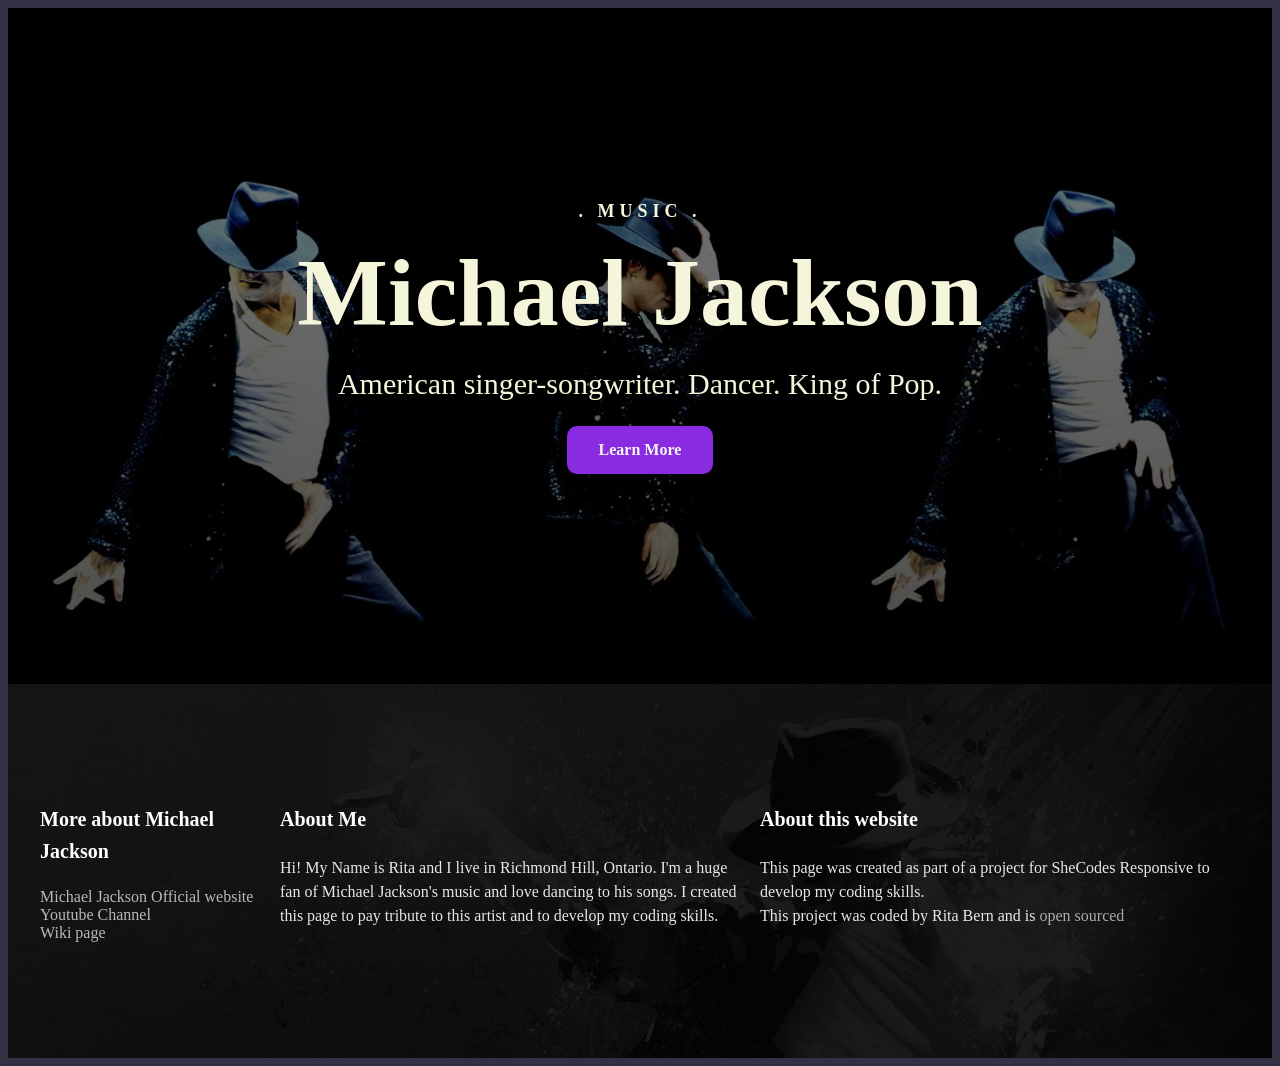
==== index.html @ fb526dc6 "Added a footer" ====
<!DOCTYPE html>
<html lang="en">
<head>
    <meta charset="UTF-8">
    <meta name="viewport" content="width=device-width, initial-scale=1.0">
    <link rel="preconnect" href="https://fonts.googleapis.com">
<link rel="preconnect" href="https://fonts.gstatic.com" crossorigin>
<link href="https://fonts.googleapis.com/css2?family=Playfair+Display+SC:ital,wght@0,400;0,700;0,900;1,400;1,700;1,900&display=swap" rel="stylesheet">
    <link rel="stylesheet" href="/src/styles.css">
    <title>Michael Jackson</title>
</head>
<body>
    <div class="container">
    <header>
        <h3>. MUSIC .</h3>
        <h1>Michael Jackson</h1>
        <h2>American singer-songwriter. Dancer. King of Pop. </h2>
        <a href="#more">Learn More</a>
    </header>
    <footer>
        <section class="grid">
        <div>
            <h3>More about Michael Jackson</h3>
            <ul>
                <li><a href="https://www.michaeljackson.com/en-ca/" target="_blank">Michael Jackson Official website</a></li>
                <li><a href="https://www.youtube.com/channel/UC5OrDvL9DscpcAstz7JnQGA" target="_blank">Youtube Channel</a></li>
                <li><a href="https://en.wikipedia.org/wiki/Michael_Jackson" target="_blank">Wiki page</a></li>
            </ul>
        </div>
        <div>
            <h3>About Me</h3>
            <p>Hi! My Name is Rita and I live in Richmond Hill, Ontario. I'm a huge fan of Michael Jackson's music and love dancing to his songs. I created this page to pay tribute to this artist and to develop my coding skills.</p>
        </div>
        <div>
            <h3>About this website</h3>
            <p>This page was created as part of a project for SheCodes Responsive to develop my coding skills.
            <br>
            This project was coded by Rita Bern and is <a href="https://github.com/finnocino" target="_blank">open sourced</a></p>
        </div>
    </section>
    </footer>
   </div> 
</body>
</html>
---- src/styles.css ----
body {
    font-family: "Playfair Display", serif;
    background: #352f44;
}
header {
    background-image: linear-gradient(rgba(0,0,0,0.5), rgba(0,0,0,0.7)), url("../images/billie-jean.png");
    background-repeat: no-repeat;
    background-size: cover;
    color: beige;
    text-align: center;
    padding: 190px 0;
}

header h1 {
    font-weight: 700;
    font-size: 96px;
    line-height: 1;
    margin: 20px 0;
}
header h2 {
    font-weight: 400;
    font-size: 30px;
    line-height: 1.5;
    margin: 0;
}
header h3 {
    font-weight: 700;
    font-size: 18px;
    line-height: 1.5;
    letter-spacing: 5px;
    margin: 0;
}
header a {
    font-weight: 600;
    font-size: 16px;
    line-height: 1;
    text-align: center;
    color: whitesmoke;
    margin: 20px;
    background-color: blueviolet;
    text-decoration: none;
    padding: 16px 32px;
    display: inline-block;
    border-radius: 10px;
}

section {
    max-width: 1200px;
    margin: 0 auto;
}

footer {
    color: white;
    background-image: linear-gradient(rgba(2,4,3,0.9),rgba(2,4,3,0.9)),
    url("../images/white-shirt-hat.png");
    background-repeat: no-repeat;
    background-size: cover;
    padding: 100px 0;

}

footer h3 {
    font-size: 20px;
    font-weight: 700;
    line-height: 31.99px;
    
}
footer p {
    font-size: 16px;
    font-weight: 400;
    line-height: 24px;
    opacity: 0.9;
    margin-right: 16px;
}

footer ul {
    padding: 0;
}

footer li {
    list-style: none;
    margin: 0;
    padding: 0;
}
footer a {
    color: #FFFFFF;
    opacity: 0.7;
    text-decoration: none;
}

.container {
    max-width: 1400px;
    margin: 0 auto;
}

.grid {
    display: grid;
    grid-template-columns: 1fr 2fr 2fr;
}


@media (max-width: 800px) {
    header {
        padding: 60px 0;
    }
    header h1 {
        font-size: 48px;
    }
    header h2 {
        font-size: 15px;
    }
    header h3 {
        font-size: 9px;
    }
}
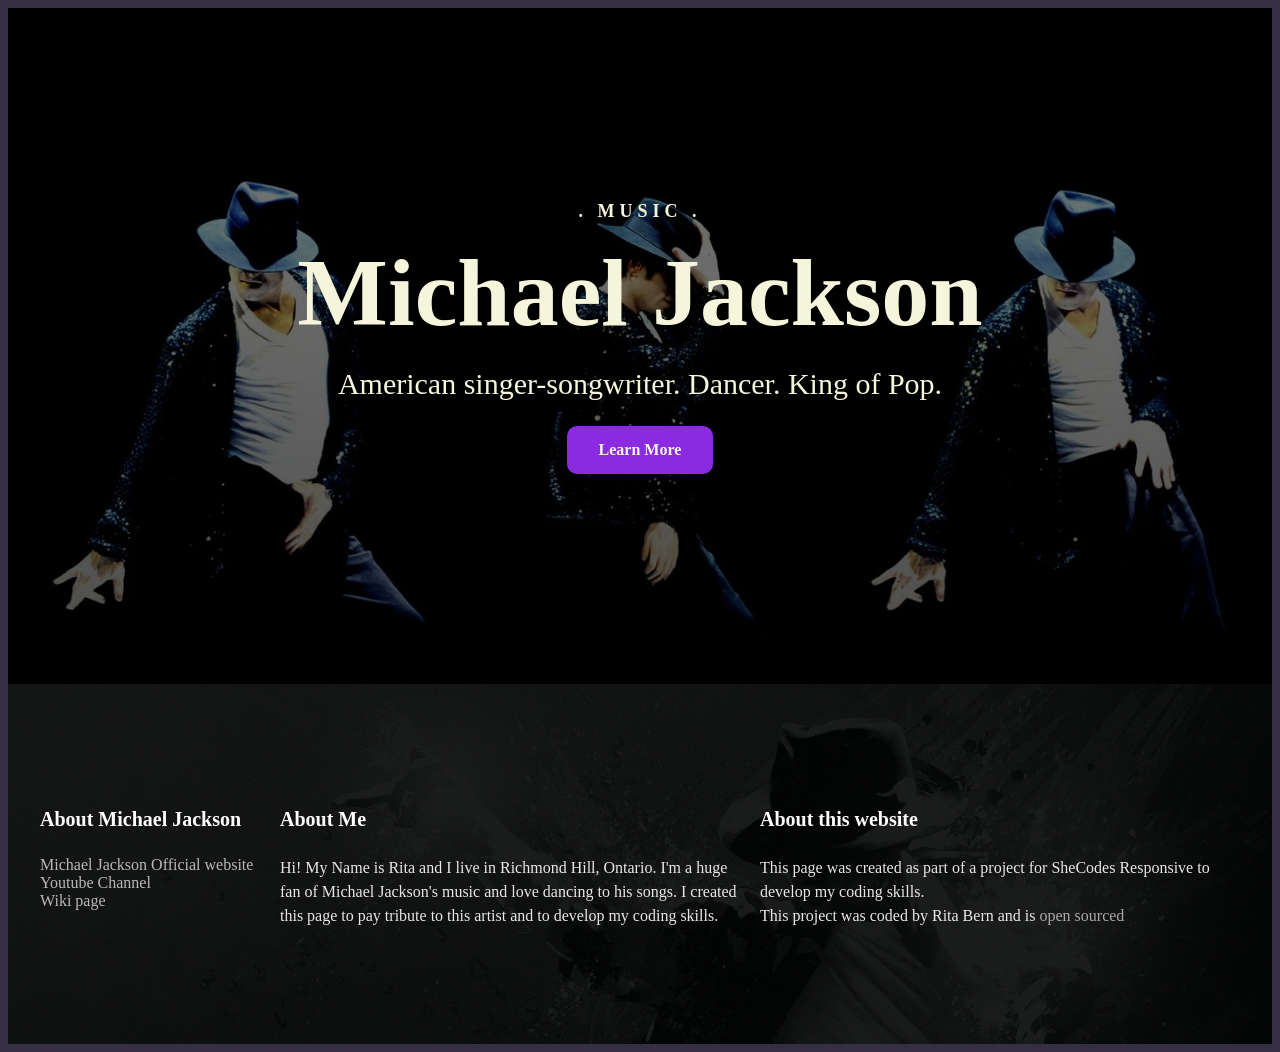
==== commit d7b44a47: "Updated h3 in footer" ====
--- a/index.html
+++ b/index.html
@@ -20,7 +20,7 @@
     <footer>
         <section class="grid">
         <div>
-            <h3>More about Michael Jackson</h3>
+            <h3>About Michael Jackson</h3>
             <ul>
                 <li><a href="https://www.michaeljackson.com/en-ca/" target="_blank">Michael Jackson Official website</a></li>
                 <li><a href="https://www.youtube.com/channel/UC5OrDvL9DscpcAstz7JnQGA" target="_blank">Youtube Channel</a></li>
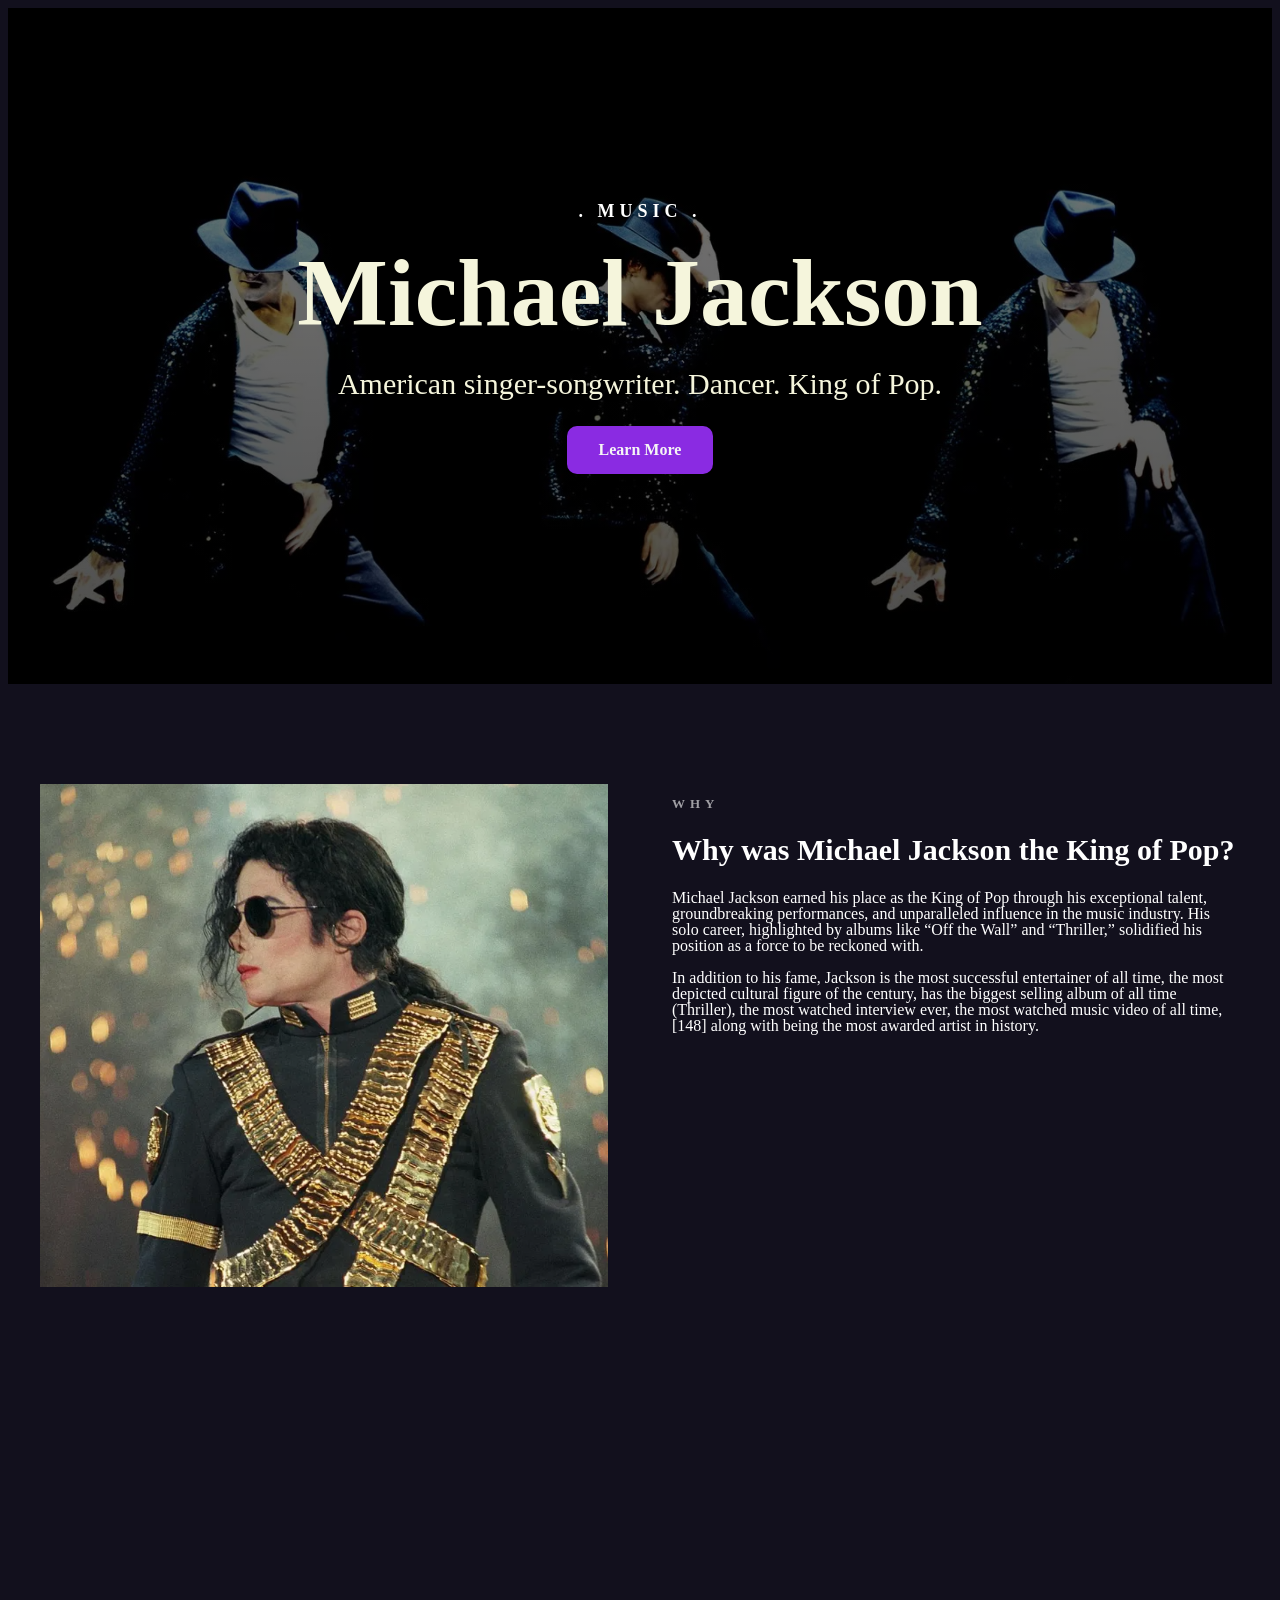
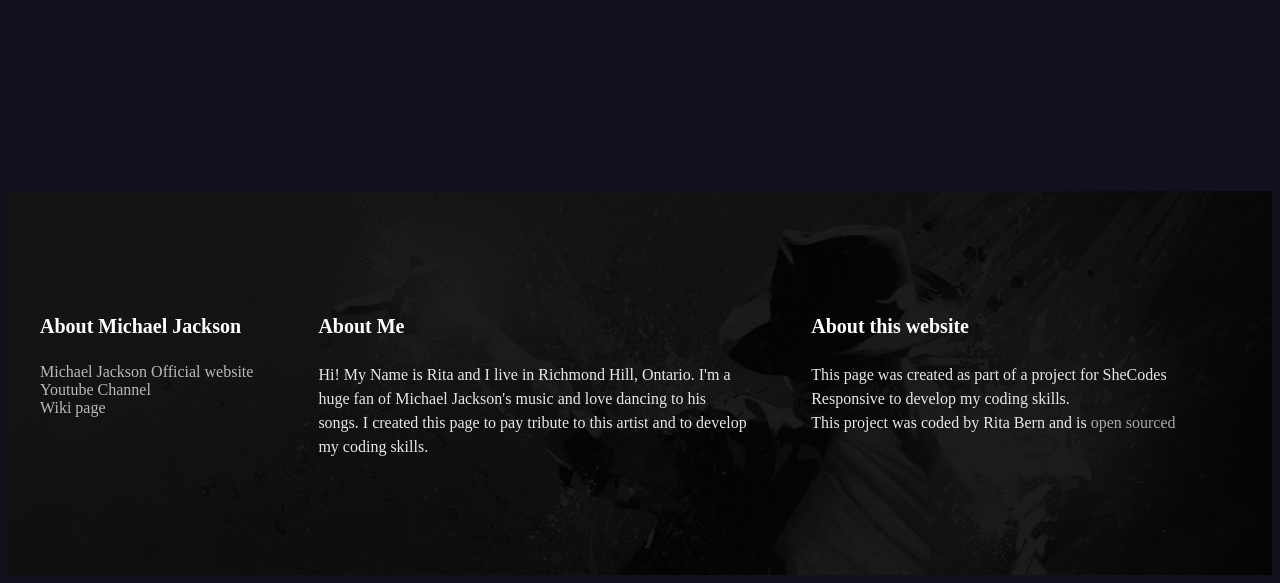
==== commit a0943c7c: "Added a grid section" ====
--- a/index.html
+++ b/index.html
@@ -17,8 +17,30 @@
         <h2>American singer-songwriter. Dancer. King of Pop. </h2>
         <a href="#more">Learn More</a>
     </header>
+    <main>
+        <section class="grid grid-2-columns">
+            <div>
+                <img src="images/army-jacket.png" 
+                alt="Michael Jackson" 
+                class="img-responsive">
+                </div>
+                  <div>
+                <h3>WHY</h3>
+                <h2>Why was Michael Jackson the King of Pop?</h2>
+                <p>Michael Jackson earned his place as the King of Pop through his exceptional talent, groundbreaking performances, and unparalleled influence in the music industry. His solo career, highlighted by albums like “Off the Wall” and “Thriller,” solidified his position as a force to be reckoned with.</p>
+                <p>In addition to his fame, Jackson is the most successful entertainer of all time, the most depicted cultural figure of the century, has the biggest selling album of all time (Thriller), the most watched interview ever, the most watched music video of all time,[148] along with being the most awarded artist in history.</p>
+                   </div>
+        </section>
+        <section>
+
+
+        </section>
+        <section>
+
+        </section>
+    </main>
     <footer>
-        <section class="grid">
+        <section class="grid grid-3-columns-with-first-narrow">
         <div>
             <h3>About Michael Jackson</h3>
             <ul>
--- a/src/styles.css
+++ b/src/styles.css
@@ -1,6 +1,6 @@
 body {
     font-family: "Playfair Display", serif;
-    background: #352f44;
+    background: #12101D;
 }
 header {
     background-image: linear-gradient(rgba(0,0,0,0.5), rgba(0,0,0,0.7)), url("../images/billie-jean.png");
@@ -47,16 +47,35 @@
 section {
     max-width: 1200px;
     margin: 0 auto;
+    padding: 100px 0;
 }
 
+section h2,h3, p {
+    color: white;
+}
+main h2 {
+    font-size: 30px;
+    font-weight: 700;
+    line-height: 1;
+}
+main h3 {
+    font-size: 13px;
+    font-weight: 700;
+    line-height: 1;
+    letter-spacing: 5px;
+    opacity: 0.6;
+}
+main p {
+    font-size: 16px;
+    font-weight: 400;
+    line-height: 1;
+}
 footer {
     color: white;
     background-image: linear-gradient(rgba(2,4,3,0.9),rgba(2,4,3,0.9)),
     url("../images/white-shirt-hat.png");
     background-repeat: no-repeat;
     background-size: cover;
-    padding: 100px 0;
-
 }
 
 footer h3 {
@@ -70,7 +89,6 @@
     font-weight: 400;
     line-height: 24px;
     opacity: 0.9;
-    margin-right: 16px;
 }
 
 footer ul {
@@ -95,9 +113,19 @@
 
 .grid {
     display: grid;
-    grid-template-columns: 1fr 2fr 2fr;
+    gap: 64px;
 }
 
+.grid-2-columns {
+    grid-template-columns: 1fr 1fr;
+}
+.grid-3-columns-with-first-narrow {
+     grid-template-columns: 1fr 2fr 2fr;
+}
+
+.img-responsive {
+    max-width: 100%;
+}
 
 @media (max-width: 800px) {
     header {
@@ -112,5 +140,14 @@
     header h3 {
         font-size: 9px;
     }
+
+    .grid {
+        grid-template-columns: 1fr;
+        gap: 30px;
+    }
+    
+    section {
+        padding: 30px;
+    }
 }
     
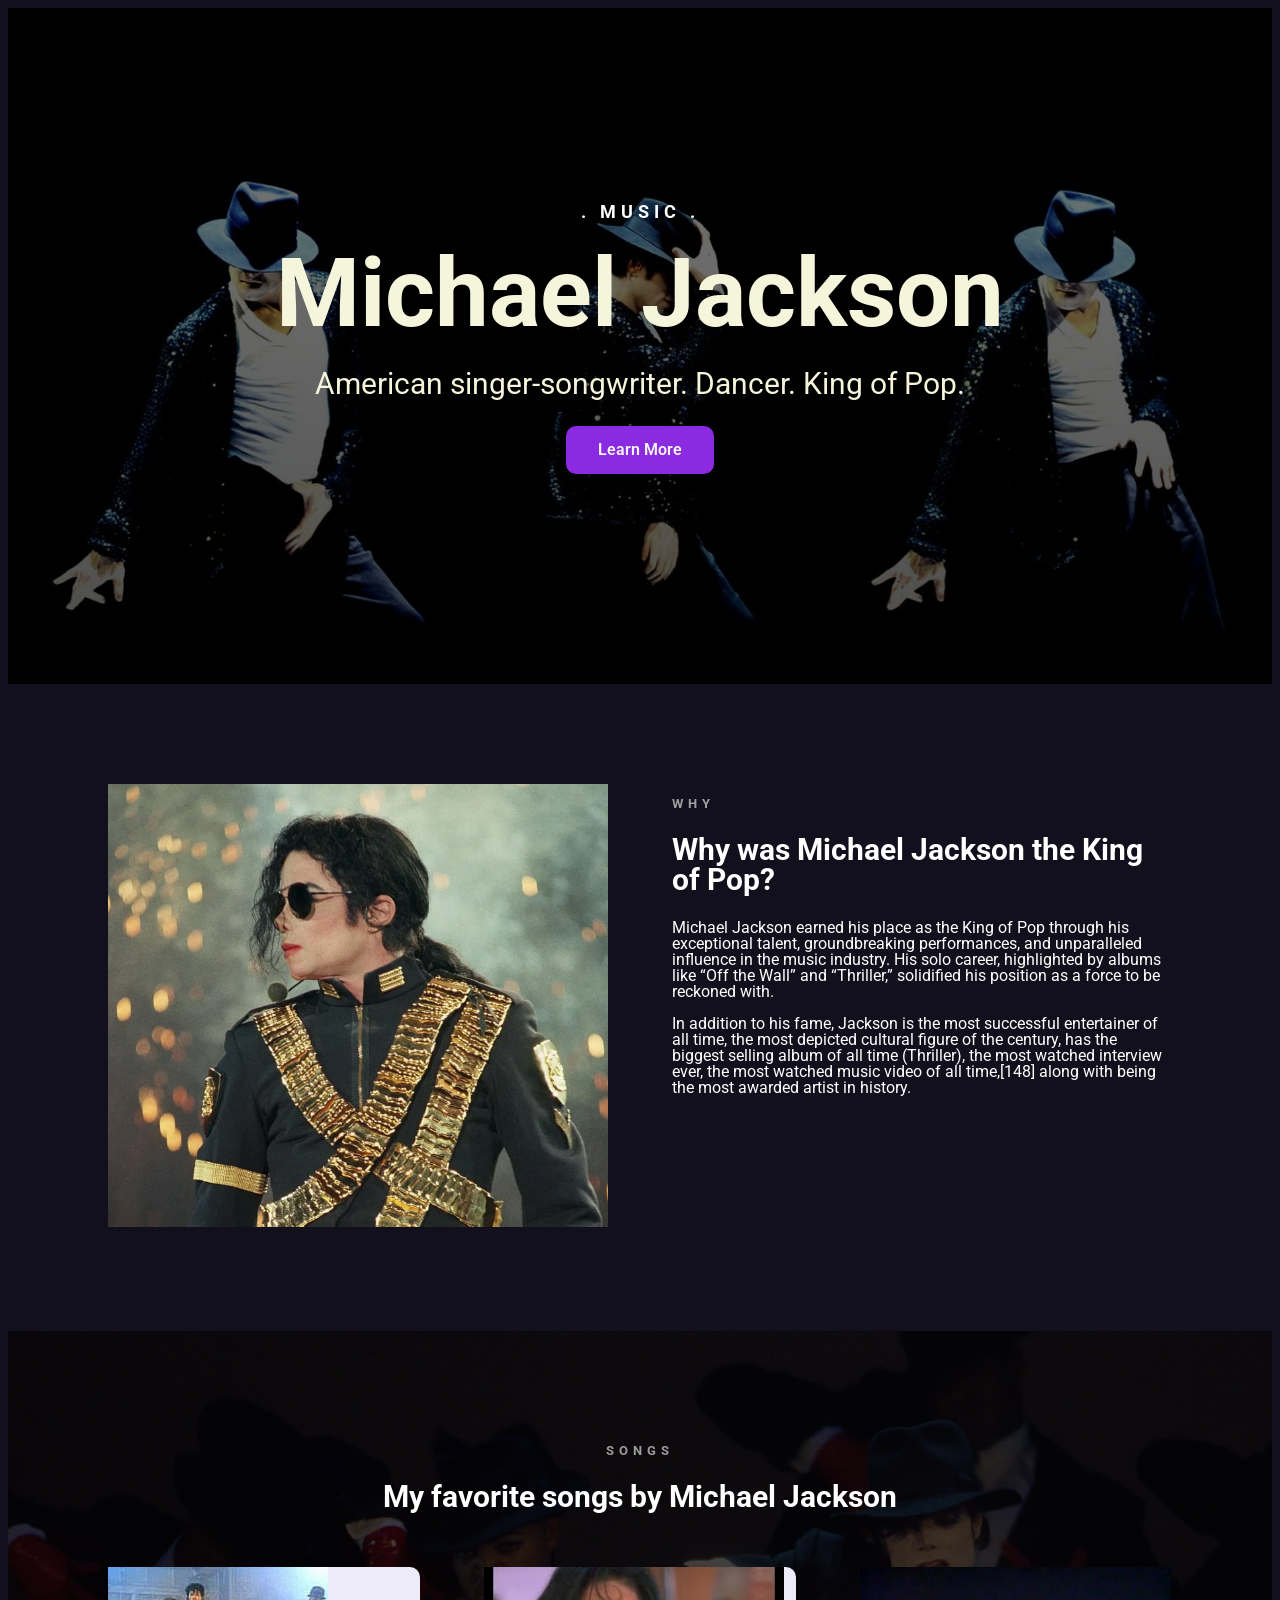
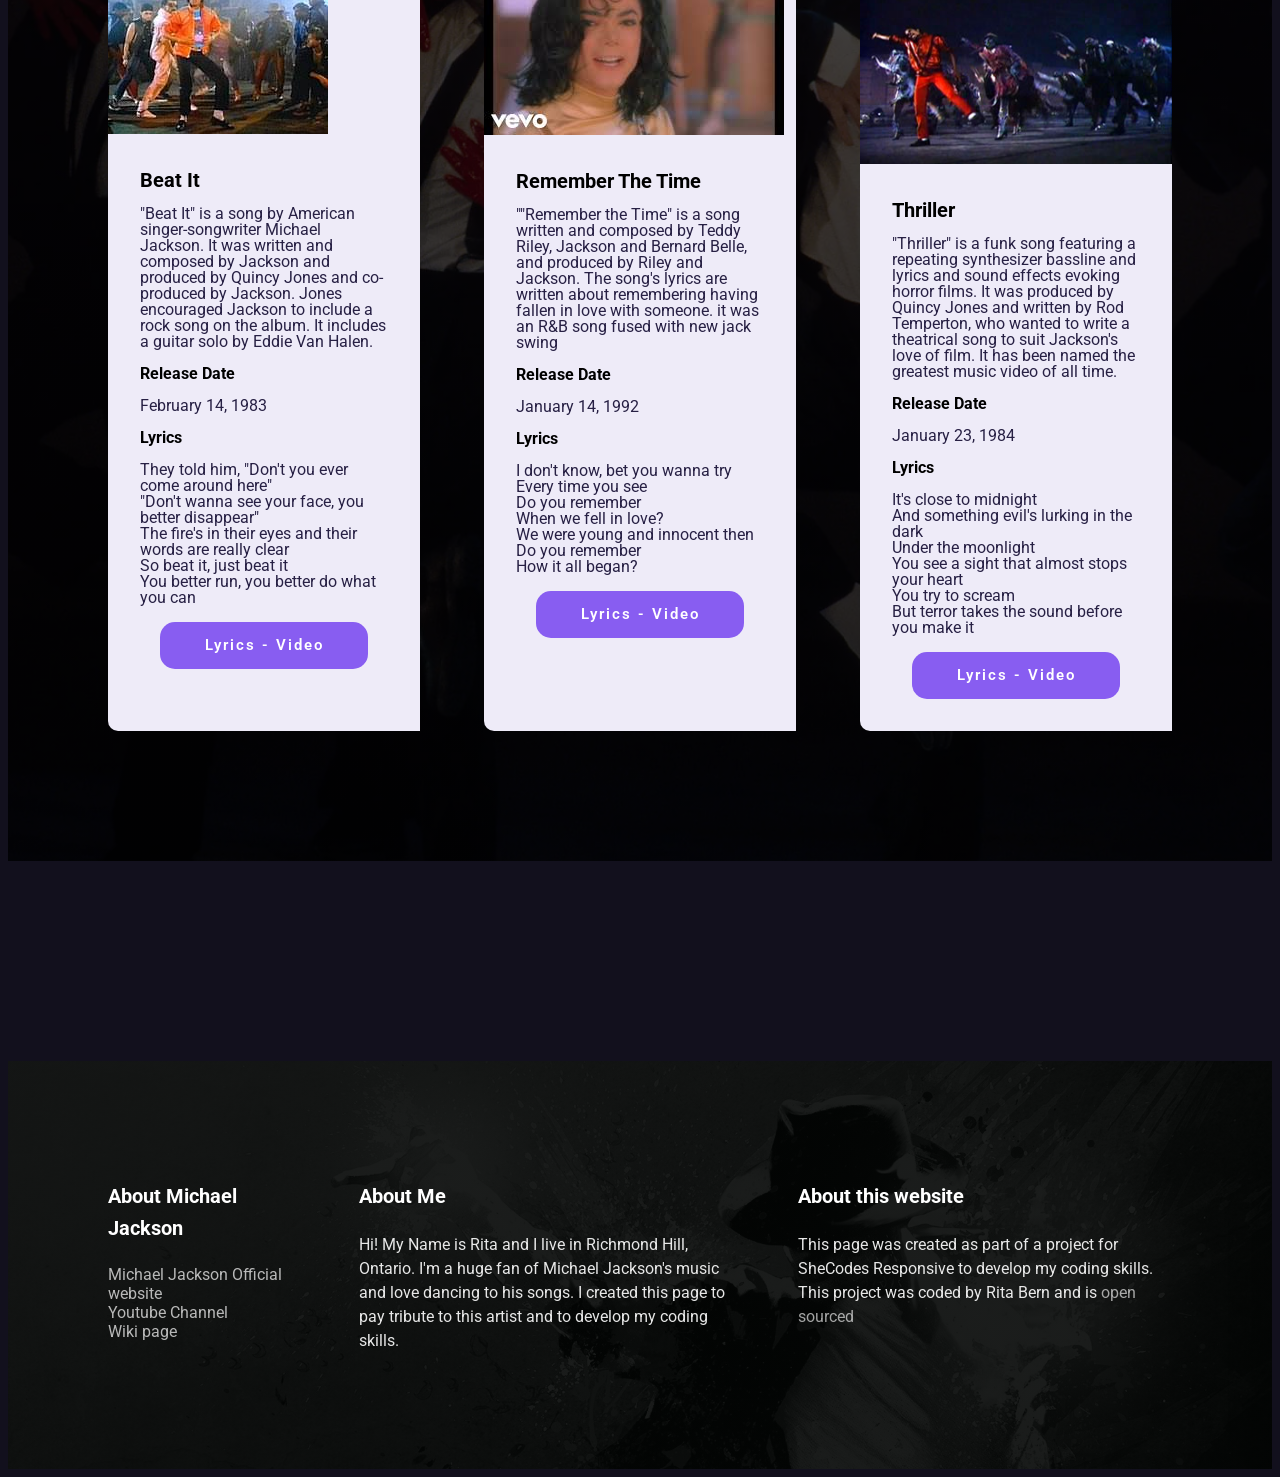
==== commit 9be74703: "Added cards" ====
--- a/index.html
+++ b/index.html
@@ -5,40 +5,121 @@
     <meta name="viewport" content="width=device-width, initial-scale=1.0">
     <link rel="preconnect" href="https://fonts.googleapis.com">
 <link rel="preconnect" href="https://fonts.gstatic.com" crossorigin>
-<link href="https://fonts.googleapis.com/css2?family=Playfair+Display+SC:ital,wght@0,400;0,700;0,900;1,400;1,700;1,900&display=swap" rel="stylesheet">
+<link rel="preconnect" href="https://fonts.googleapis.com">
+<link href="https://fonts.googleapis.com/css2?family=Roboto:ital,wght@0,100;0,300;0,400;0,500;0,700;0,900;1,100;1,300;1,400;1,500;1,700;1,900&display=swap" rel="stylesheet">
+
     <link rel="stylesheet" href="/src/styles.css">
     <title>Michael Jackson</title>
 </head>
 <body>
     <div class="container">
-    <header>
-        <h3>. MUSIC .</h3>
-        <h1>Michael Jackson</h1>
-        <h2>American singer-songwriter. Dancer. King of Pop. </h2>
-        <a href="#more">Learn More</a>
-    </header>
-    <main>
-        <section class="grid grid-2-columns">
-            <div>
-                <img src="images/army-jacket.png" 
-                alt="Michael Jackson" 
-                class="img-responsive">
-                </div>
-                  <div>
-                <h3>WHY</h3>
-                <h2>Why was Michael Jackson the King of Pop?</h2>
-                <p>Michael Jackson earned his place as the King of Pop through his exceptional talent, groundbreaking performances, and unparalleled influence in the music industry. His solo career, highlighted by albums like “Off the Wall” and “Thriller,” solidified his position as a force to be reckoned with.</p>
-                <p>In addition to his fame, Jackson is the most successful entertainer of all time, the most depicted cultural figure of the century, has the biggest selling album of all time (Thriller), the most watched interview ever, the most watched music video of all time,[148] along with being the most awarded artist in history.</p>
-                   </div>
-        </section>
-        <section>
+            <header>
+                <h3>. MUSIC .</h3>
+                <h1>Michael Jackson</h1>
+                <h2>American singer-songwriter. Dancer. King of Pop. </h2>
+                <a href="#more">Learn More</a>
+            </header>
+            <main>
+                <section class="grid grid-2-columns">
+                    <div>
+                        <img src="images/army-jacket.png" 
+                        alt="Michael Jackson" 
+                        class="img-responsive">
+                        </div>
+                        <div>
+                        <h3>WHY</h3>
+                        <h2>Why was Michael Jackson the King of Pop?</h2>
+                        <p>Michael Jackson earned his place as the King of Pop through his exceptional talent, groundbreaking performances, and unparalleled influence in the music industry. His solo career, highlighted by albums like “Off the Wall” and “Thriller,” solidified his position as a force to be reckoned with.</p>
+                        <p>In addition to his fame, Jackson is the most successful entertainer of all time, the most depicted cultural figure of the century, has the biggest selling album of all time (Thriller), the most watched interview ever, the most watched music video of all time,[148] along with being the most awarded artist in history.</p>
+                        </div>
+                </section>
+                <section class="secondary">
+                    <h3 class="text-center">SONGS</h3>
+                    <h2 class="text-center">My favorite songs by Michael Jackson</h2>
+
+                 <div class="grid grid-3-columns">
+                    <div class="card">
+                        <div class="card-header">
+                            <img src="../images/beat-it-dance.jpeg" class="img-responsive">
+                        </div>
+                        
+                        <div class="card-body">
+                            <h4>Beat It</h4>
+                            <p>"Beat It" is a song by American singer-songwriter Michael Jackson. It was written and composed by Jackson and produced by Quincy Jones and co-produced by Jackson. 
+                                Jones encouraged Jackson to include a rock song on the album. It includes a guitar solo by Eddie Van Halen.</p>
+                            <h5>Release Date</h5>
+                            <P>February 14, 1983</P>
+                            <h5>Lyrics</h5>
+                            <p>They told him, "Don't you ever come around here"<br>
+                                "Don't wanna see your face, you better disappear"<br>
+                                The fire's in their eyes and their words are really clear <br>
+                                So beat it, just beat it <br>
+                                You better run, you better do what you can</p>
+                               
+                               
+                                <div class="card-footer">
+                                      <a href="https://youtu.be/oRdxUFDoQe0?si=64eP2_JmKE8VPoWe" class="btn" target="_blank">Lyrics - Video</a>
+                                </div>
+                          
+                        </div>
+                    </div>
+
+                    <div class="card">
+                        <div class="card-header">
+                            <img src="/images/remember-time.jpeg" class="img-responsive">
+                        </div>
+                        
+                        <div class="card-body">
+                            <h4>Remember The Time</h4>
+                            <p>""Remember the Time" is a song written and composed by Teddy Riley, Jackson and Bernard Belle, and produced by Riley and Jackson. The song's lyrics are written about remembering having fallen in love with someone. it was an R&B song fused with new jack swing</p>
+                            <h5>Release Date</h5>
+                            <P>January 14, 1992</P>
+                            <h5>Lyrics</h5>
+                            <p>I don't know, bet you wanna try <br>
+                                Every time you see <br>
+                                Do you remember <br>
+                                When we fell in love? <br>
+                                We were young and innocent then <br>
+                                Do you remember <br>
+                                How it all began?</p>
+                        
+                                <div class="card-footer">
+                                      <a href="https://youtu.be/LeiFF0gvqcc?si=gN141ncma-Rb0WnK" class="btn" target="_blank">Lyrics - Video</a>
+                                </div>
+                        </div>
+                    </div>
+                    <div class="card">
+                        <div class="card-header">
+                            <img src="/images/thriller-group.jpg" class="img-responsive">
+                        </div>
+                        
+                        <div class="card-body">
+                            <h4>Thriller</h4>
+                            <p>"Thriller" is a funk song featuring a repeating synthesizer bassline and lyrics and sound effects evoking horror films. It was produced by Quincy Jones and written by Rod Temperton, who wanted to write a theatrical song to suit Jackson's love of film. It has been named the greatest music video of all time.</p>
+                            <h5>Release Date</h5>
+                            <P>January 23, 1984</P>
+                            <h5>Lyrics</h5>
+                            <p>It's close to midnight <br>
+                                And something evil's lurking in the dark <br>
+                                Under the moonlight <br>
+                                You see a sight that almost stops your heart <br>
+                                You try to scream <br>
+                                But terror takes the sound before you make it</p>                        
+                               
+                                <div class="card-footer">
+                                      <a href="https://music.youtube.com/watch?v=sOnqjkJTMaA&si=sbGAdXzE-lgne5Vi" class="btn" target="_blank">Lyrics - Video</a>
+                                </div>
+                          
+                        </div>
+                    </div>
+                 </div>
 
 
-        </section>
-        <section>
+                </section>
+                <section>
 
-        </section>
-    </main>
+                </section>
+            </main>
     <footer>
         <section class="grid grid-3-columns-with-first-narrow">
         <div>
@@ -58,7 +139,7 @@
             <p>This page was created as part of a project for SheCodes Responsive to develop my coding skills.
             <br>
             This project was coded by Rita Bern and is <a href="https://github.com/finnocino" target="_blank">open sourced</a></p>
-        </div>
+    </div>
     </section>
     </footer>
    </div> 
--- a/src/styles.css
+++ b/src/styles.css
@@ -1,5 +1,5 @@
 body {
-    font-family: "Playfair Display", serif;
+    font-family: "Roboto", sans-serif;
     background: #12101D;
 }
 header {
@@ -45,14 +45,20 @@
 }
 
 section {
-    max-width: 1200px;
+    max-width: 100%;
     margin: 0 auto;
-    padding: 100px 0;
+    padding: 100px;
 }
 
 section h2,h3, p {
     color: white;
 }
+section.secondary {
+    background-image: linear-gradient(rgba(0,0,0,0.7), rgba(0,0,0,0.9)), 
+    url("../images/billie-jean-dance.png");
+   background-repeat: no-repeat;
+   background-size: cover;
+}
 main h2 {
     font-size: 30px;
     font-weight: 700;
@@ -64,6 +70,19 @@
     line-height: 1;
     letter-spacing: 5px;
     opacity: 0.6;
+}
+main h4 {
+    font-size: 20px;
+    font-weight: 700;
+    line-height: 1;
+    margin: 0;
+}
+
+main h5 {
+    font-size: 16px;
+    font-weight: 700;
+    line-height: 1;
+    margin: 0;
 }
 main p {
     font-size: 16px;
@@ -122,9 +141,48 @@
 .grid-3-columns-with-first-narrow {
      grid-template-columns: 1fr 2fr 2fr;
 }
-
+.grid-3-columns {
+    grid-template-columns: 1fr 1fr 1fr;
+}
+.card {
+    background:#EEEBF8;
+    margin: 30px 0;
+    border-radius: 0 10px;
+}
+.card-body {
+    padding: 32px;
+}
+
+.btn {
+    background-color: #885DF1;
+    padding: 16px;
+    gap: 10px;
+    border-radius: 15px;
+    display: block;
+    text-align: center;
+    color: #FFFFFF;
+    font-size: 15px;
+    font-weight: 600;
+    line-height: 1;
+    text-decoration: none;
+    letter-spacing: 2px;
+}
+.card p {
+    font-size: 16px;
+    font-weight: 400;
+    line-height: 1;
+    color:  #272044;
+}
+
+.card-footer {
+    padding: 0 20px;
+}
 .img-responsive {
     max-width: 100%;
+}
+
+.text-center {
+    text-align: center;
 }
 
 @media (max-width: 800px) {
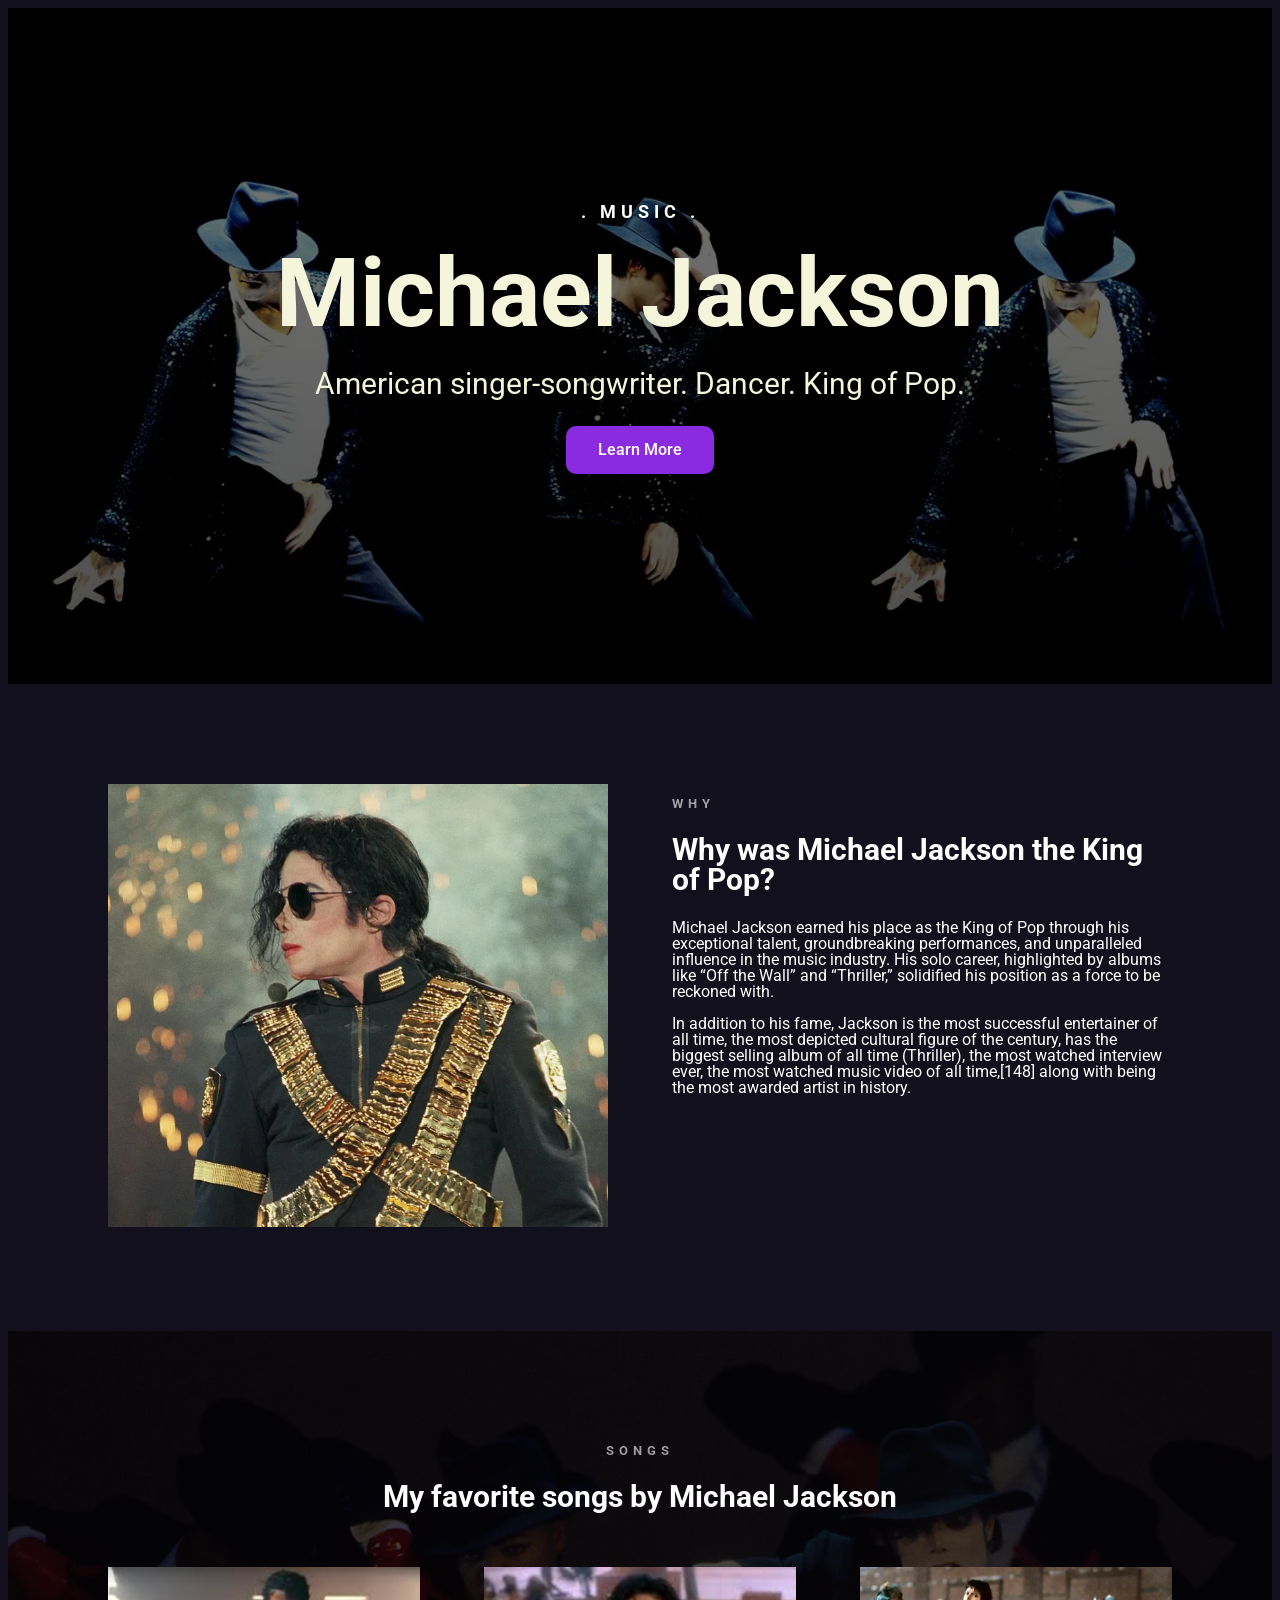
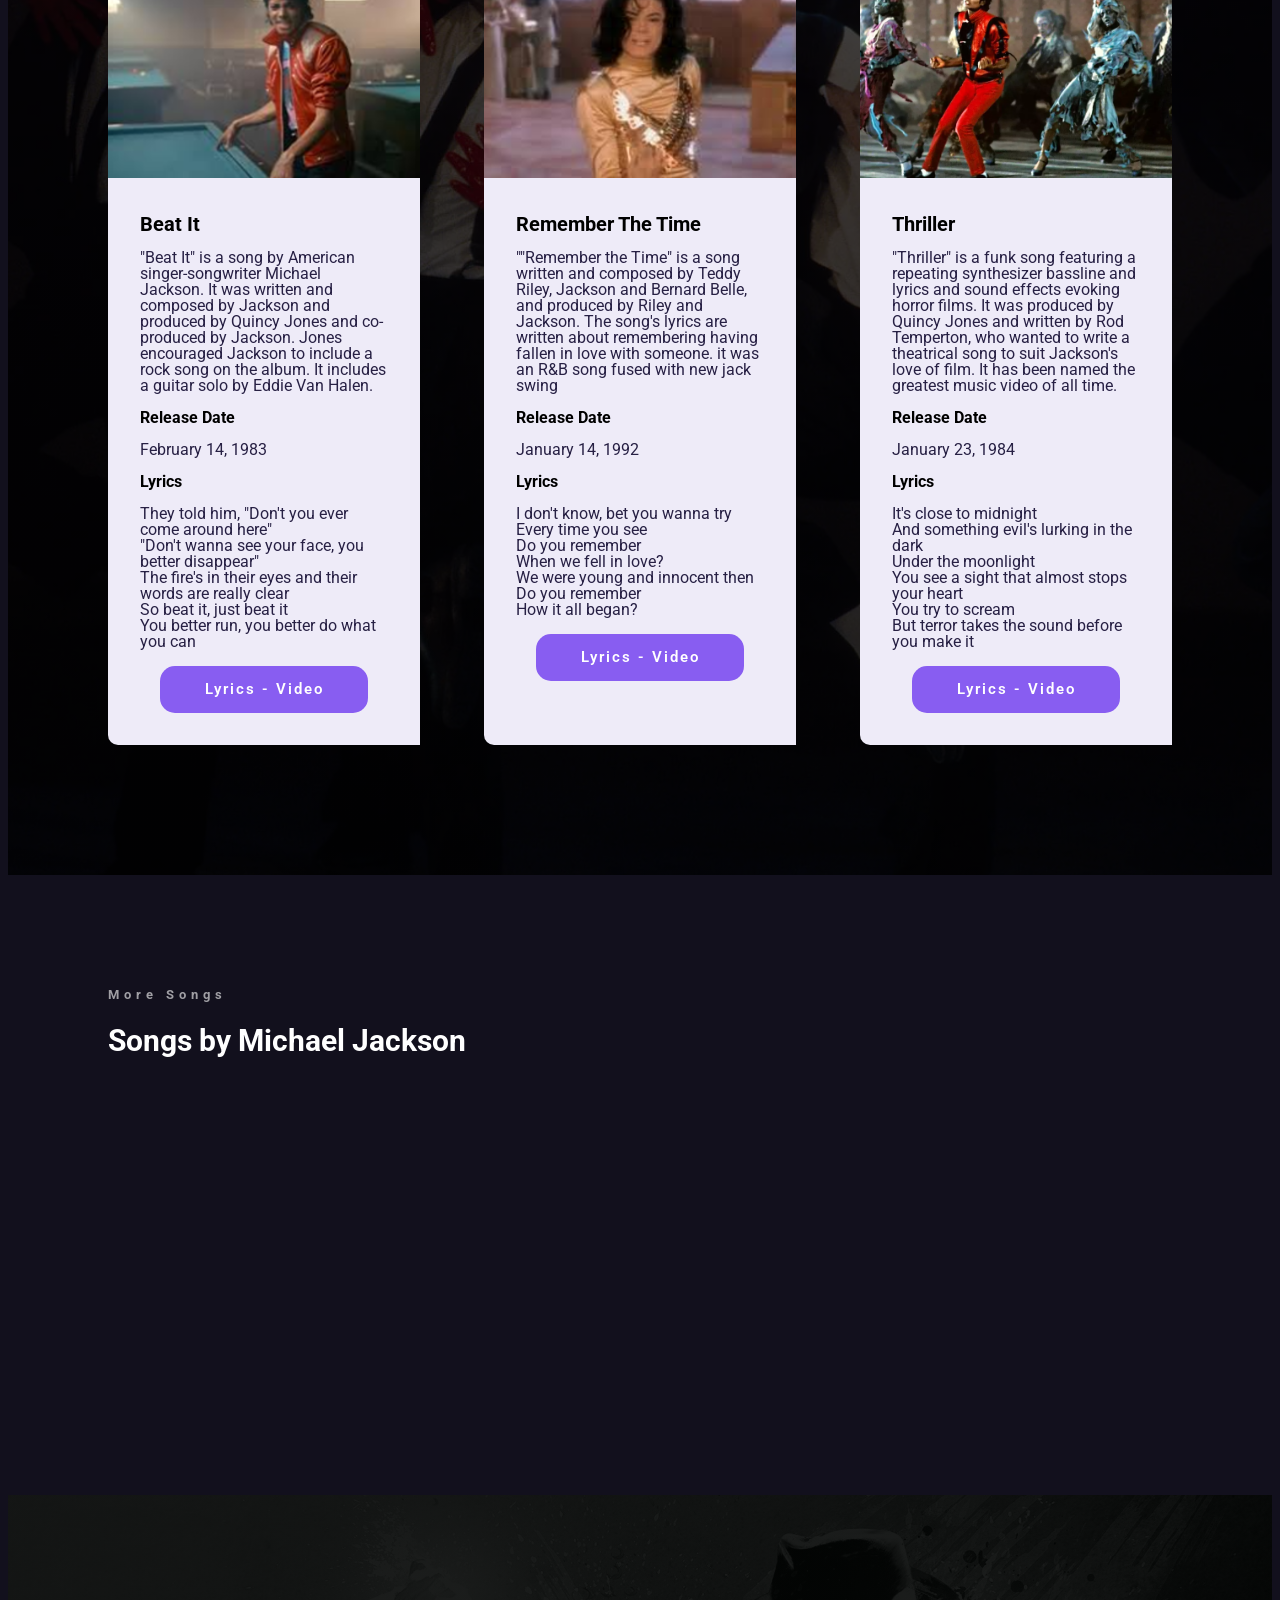
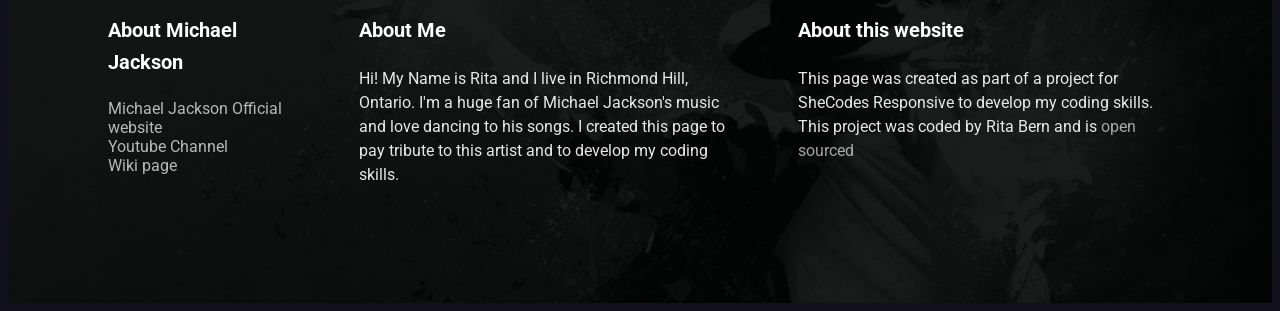
==== commit 5961c439: "Embedded a youtube video" ====
--- a/index.html
+++ b/index.html
@@ -40,7 +40,7 @@
                  <div class="grid grid-3-columns">
                     <div class="card">
                         <div class="card-header">
-                            <img src="../images/beat-it-dance.jpeg" class="img-responsive">
+                            <img src="../images/beat -it-picture.png" class="img-responsive">
                         </div>
                         
                         <div class="card-body">
@@ -66,7 +66,7 @@
 
                     <div class="card">
                         <div class="card-header">
-                            <img src="/images/remember-time.jpeg" class="img-responsive">
+                            <img src="/images/remember-mj-photo.png" class="img-responsive">
                         </div>
                         
                         <div class="card-body">
@@ -90,7 +90,7 @@
                     </div>
                     <div class="card">
                         <div class="card-header">
-                            <img src="/images/thriller-group.jpg" class="img-responsive">
+                            <img src="../images/thriller-photo.png" class="img-responsive">
                         </div>
                         
                         <div class="card-body">
@@ -109,15 +109,17 @@
                                 <div class="card-footer">
                                       <a href="https://music.youtube.com/watch?v=sOnqjkJTMaA&si=sbGAdXzE-lgne5Vi" class="btn" target="_blank">Lyrics - Video</a>
                                 </div>
-                          
                         </div>
                     </div>
                  </div>
+                </section>
 
-
-                </section>
                 <section>
-
+                    <h3>More Songs</h3>
+                     <h2>Songs by Michael Jackson</h2>
+                     <div class="grid grid-3-columns">
+                        <iframe width="560" height="315" src="https://www.youtube.com/embed/dsUXAEzaC3Q?si=PmTvS8fcxU52R5cC" title="YouTube video player" frameborder="0" allow="accelerometer; autoplay; clipboard-write; encrypted-media; gyroscope; picture-in-picture; web-share" referrerpolicy="strict-origin-when-cross-origin" allowfullscreen></iframe>
+                     </div>
                 </section>
             </main>
     <footer>
--- a/src/styles.css
+++ b/src/styles.css
@@ -178,7 +178,7 @@
     padding: 0 20px;
 }
 .img-responsive {
-    max-width: 100%;
+    width: 100%;
 }
 
 .text-center {
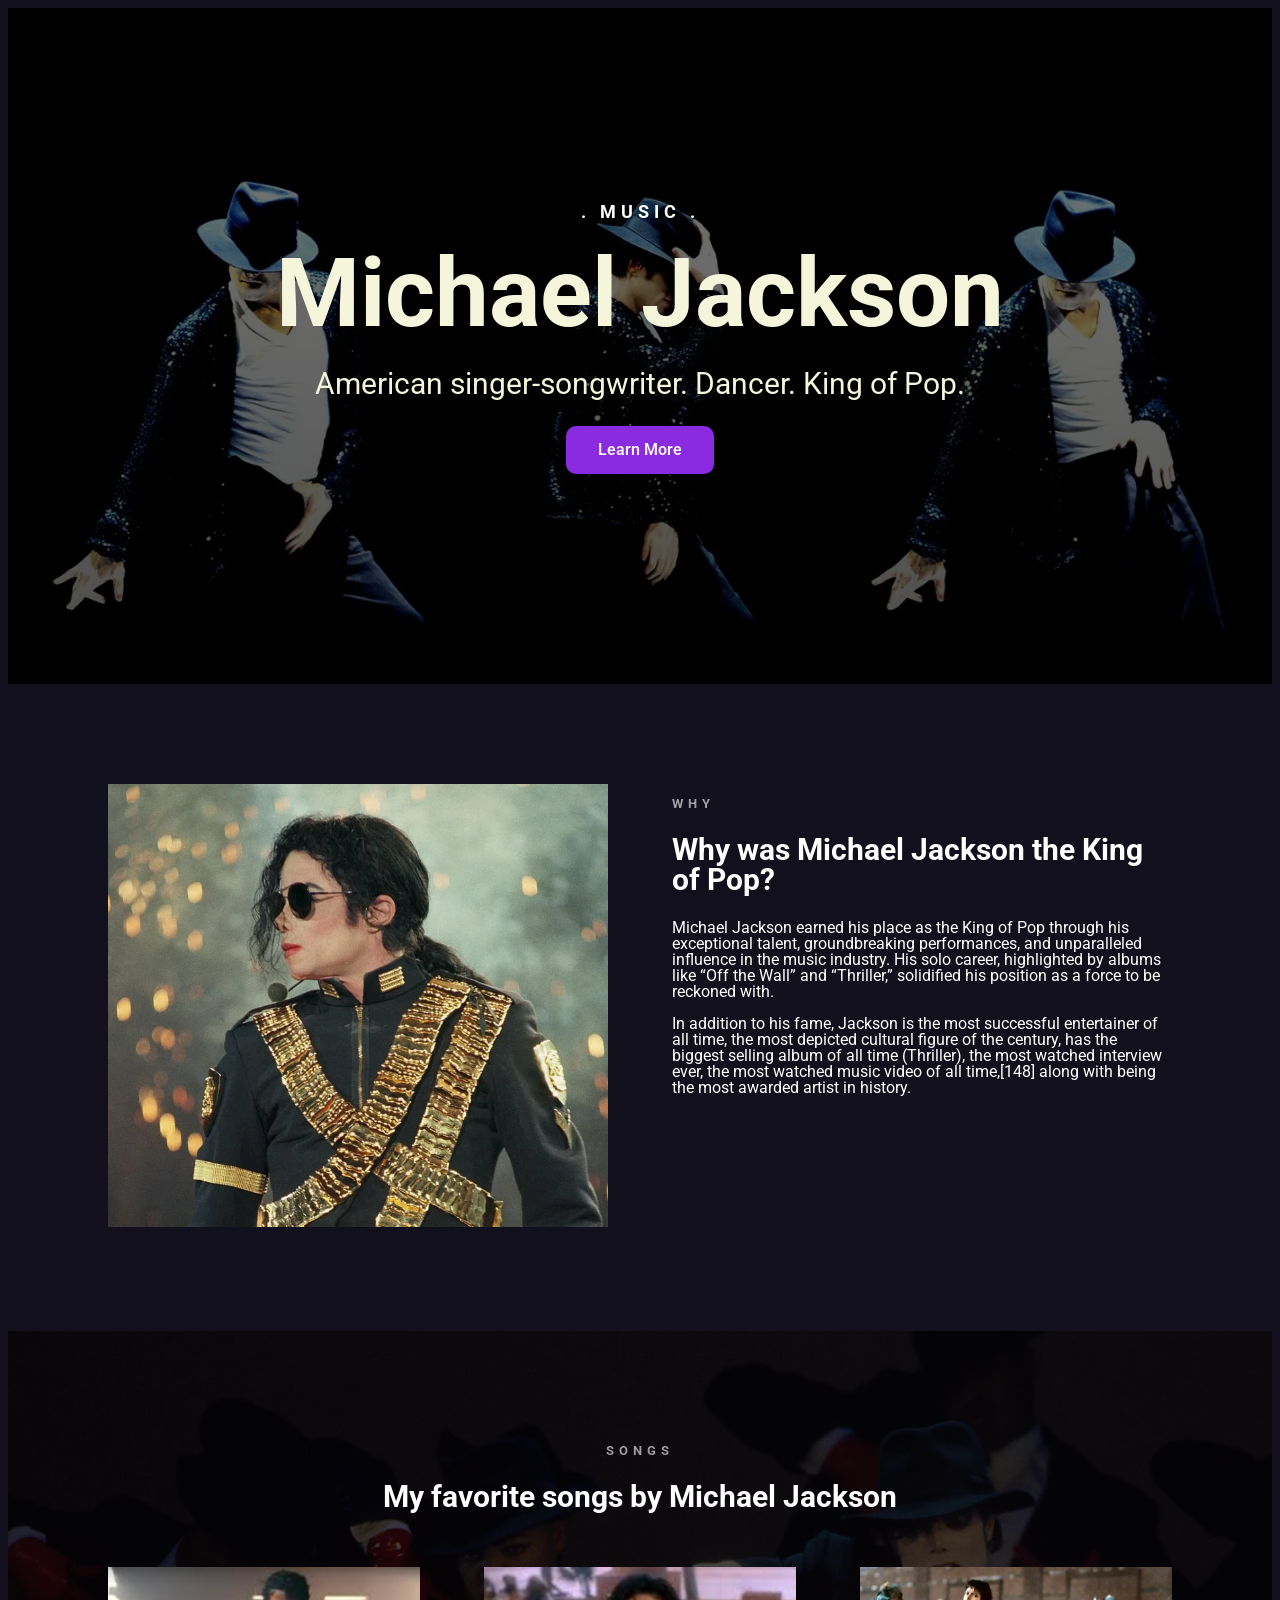
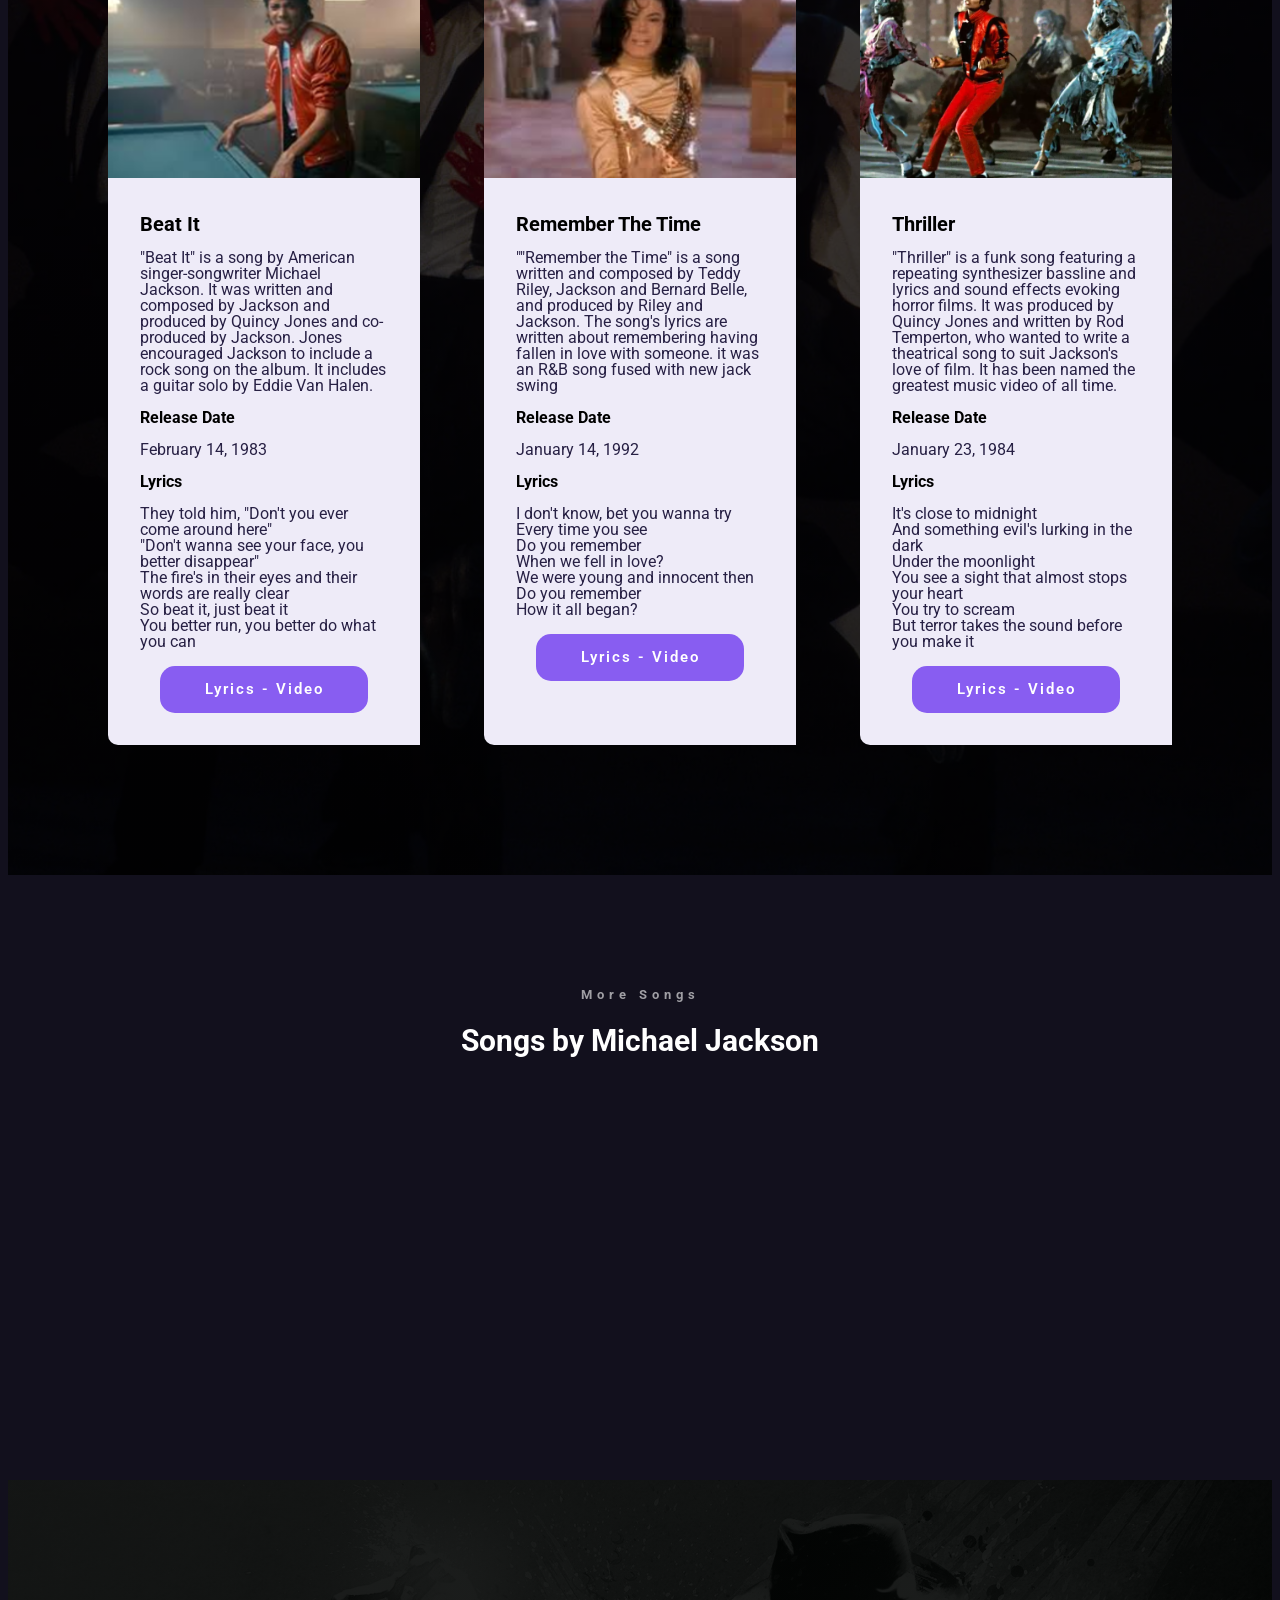
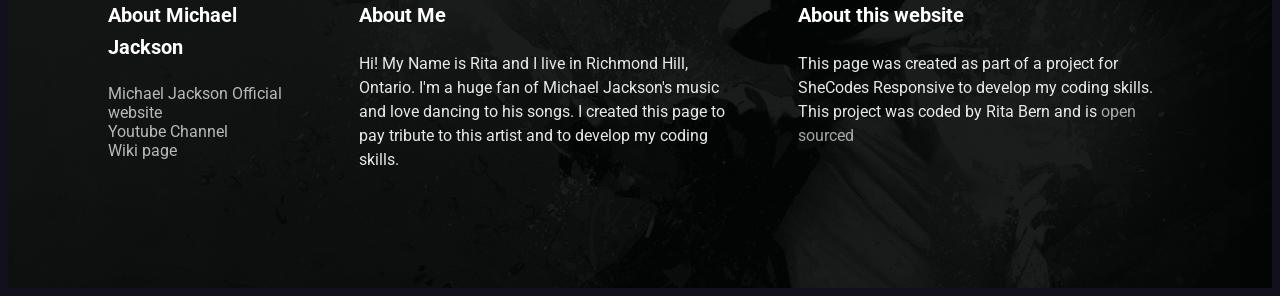
==== commit 29594122: "Embedded 5 videos" ====
--- a/index.html
+++ b/index.html
@@ -115,11 +115,30 @@
                 </section>
 
                 <section>
-                    <h3>More Songs</h3>
-                     <h2>Songs by Michael Jackson</h2>
+                    <h3 class="text-center">More Songs</h3>
+                     <h2 class="text-center">Songs by Michael Jackson</h2>
                      <div class="grid grid-3-columns">
-                        <iframe width="560" height="315" src="https://www.youtube.com/embed/dsUXAEzaC3Q?si=PmTvS8fcxU52R5cC" title="YouTube video player" frameborder="0" allow="accelerometer; autoplay; clipboard-write; encrypted-media; gyroscope; picture-in-picture; web-share" referrerpolicy="strict-origin-when-cross-origin" allowfullscreen></iframe>
-                     </div>
+                        <iframe 
+                       class="embed"
+                        src="https://www.youtube.com/embed/dsUXAEzaC3Q?si=PmTvS8fcxU52R5cC" title="YouTube video player" frameborder="0" allow="accelerometer; autoplay; clipboard-write; encrypted-media; gyroscope; picture-in-picture; web-share" referrerpolicy="strict-origin-when-cross-origin" allowfullscreen></iframe>
+                        <iframe 
+                       class="embed" 
+                        src="https://www.youtube.com/embed/HzZ_urpj4As?si=tyiDncTlUmp10seY" title="YouTube video player" frameborder="0" allow="accelerometer; autoplay; clipboard-write; encrypted-media; gyroscope; picture-in-picture; web-share" referrerpolicy="strict-origin-when-cross-origin" allowfullscreen></iframe>
+                        <iframe 
+                        class="embed"
+                        src="https://www.youtube.com/embed/h_D3VFfhvs4?si=XGcaMgAdO8JY6OHm" title="YouTube video player" frameborder="0" allow="accelerometer; autoplay; clipboard-write; encrypted-media; gyroscope; picture-in-picture; web-share" referrerpolicy="strict-origin-when-cross-origin" allowfullscreen></iframe>
+                    </div>
+                    <div class="grid grid-3-columns">
+                        <iframe 
+                        class="embed" 
+                        src="https://www.youtube.com/embed/Zi_XLOBDo_Y?si=y1mKsLyydOPWcJWk" title="YouTube video player" frameborder="0" allow="accelerometer; autoplay; clipboard-write; encrypted-media; gyroscope; picture-in-picture; web-share" referrerpolicy="strict-origin-when-cross-origin" allowfullscreen></iframe>
+                        <iframe 
+                        class="embed"
+                        src="https://www.youtube.com/embed/QNJL6nfu__Q?si=w8Igwa_GR82dV76W" title="YouTube video player" frameborder="0" allow="accelerometer; autoplay; clipboard-write; encrypted-media; gyroscope; picture-in-picture; web-share" referrerpolicy="strict-origin-when-cross-origin" allowfullscreen></iframe>
+                        <iframe 
+                        class="embed" 
+                        src="https://www.youtube.com/embed/F2AitTPI5U0?si=bLjlQBRvcm-WLEsZ" title="YouTube video player" frameborder="0" allow="accelerometer; autoplay; clipboard-write; encrypted-media; gyroscope; picture-in-picture; web-share" referrerpolicy="strict-origin-when-cross-origin" allowfullscreen></iframe>
+                   </div>
                 </section>
             </main>
     <footer>
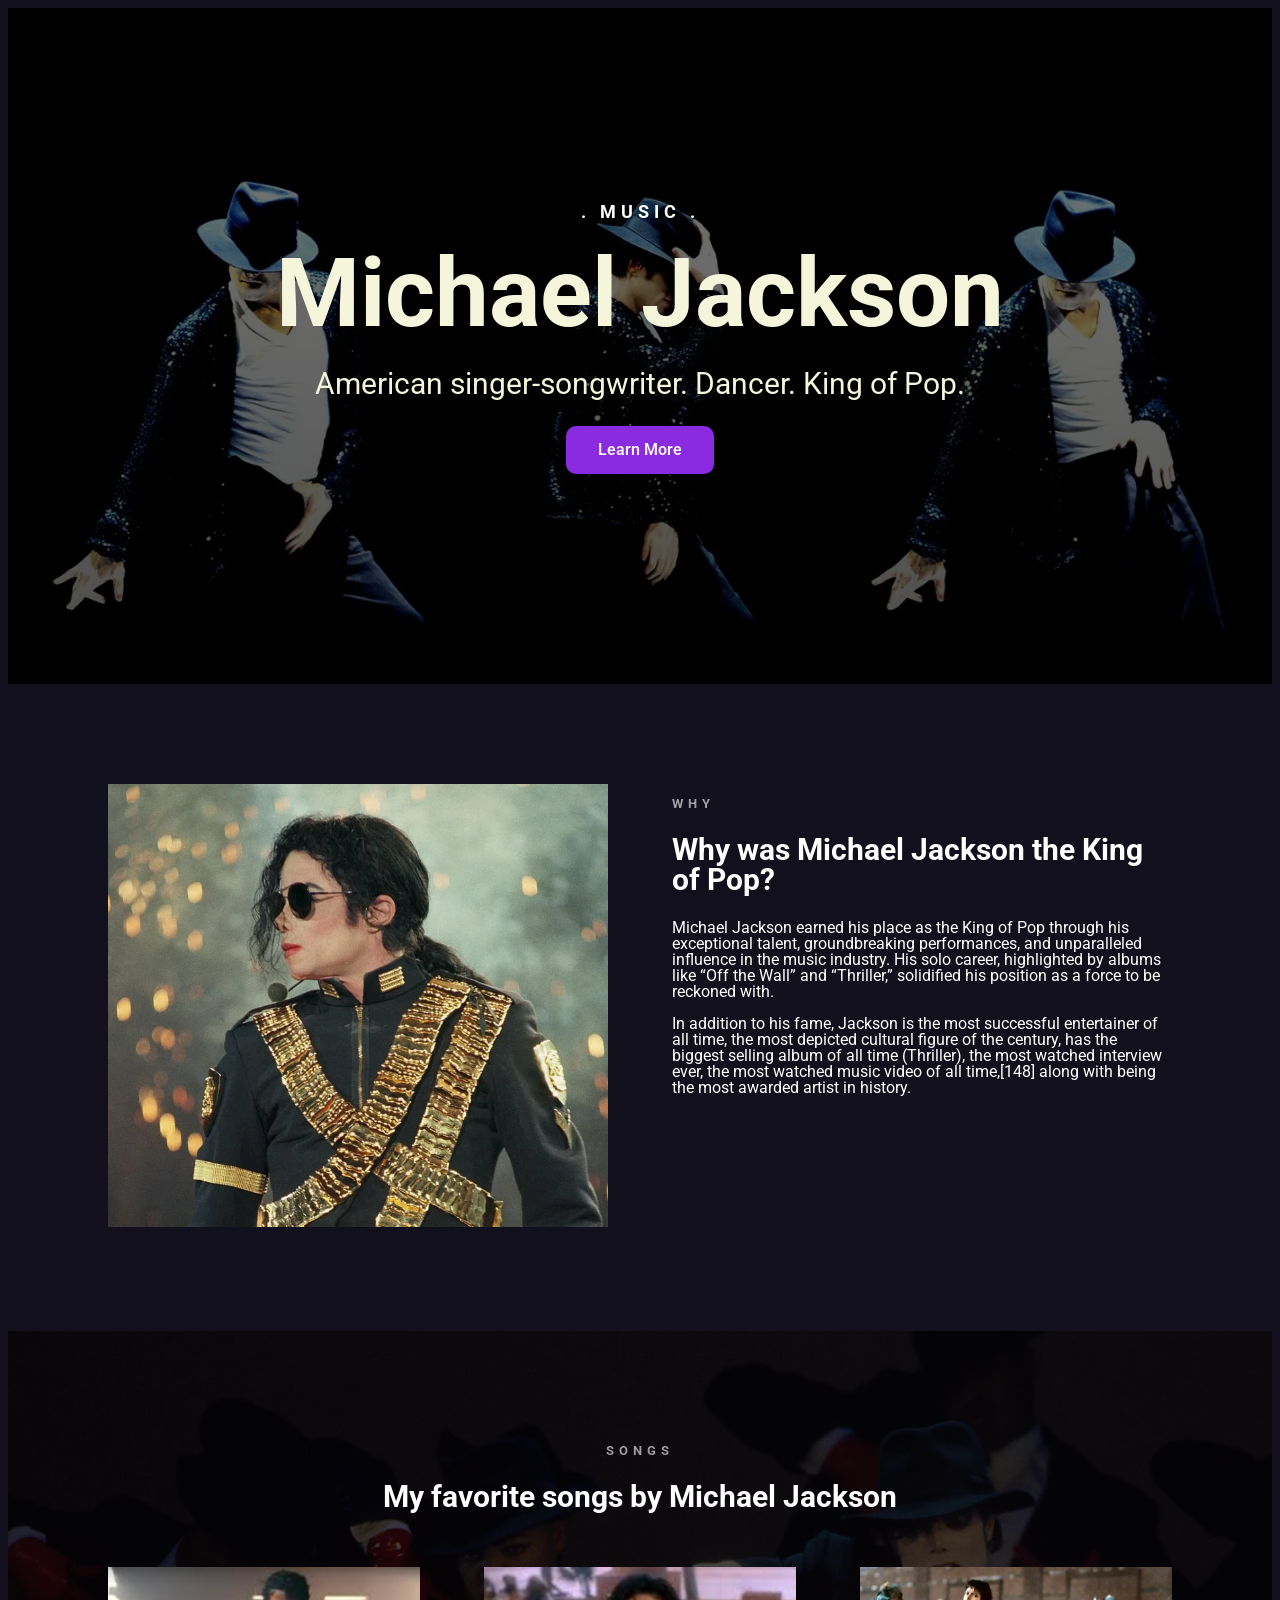
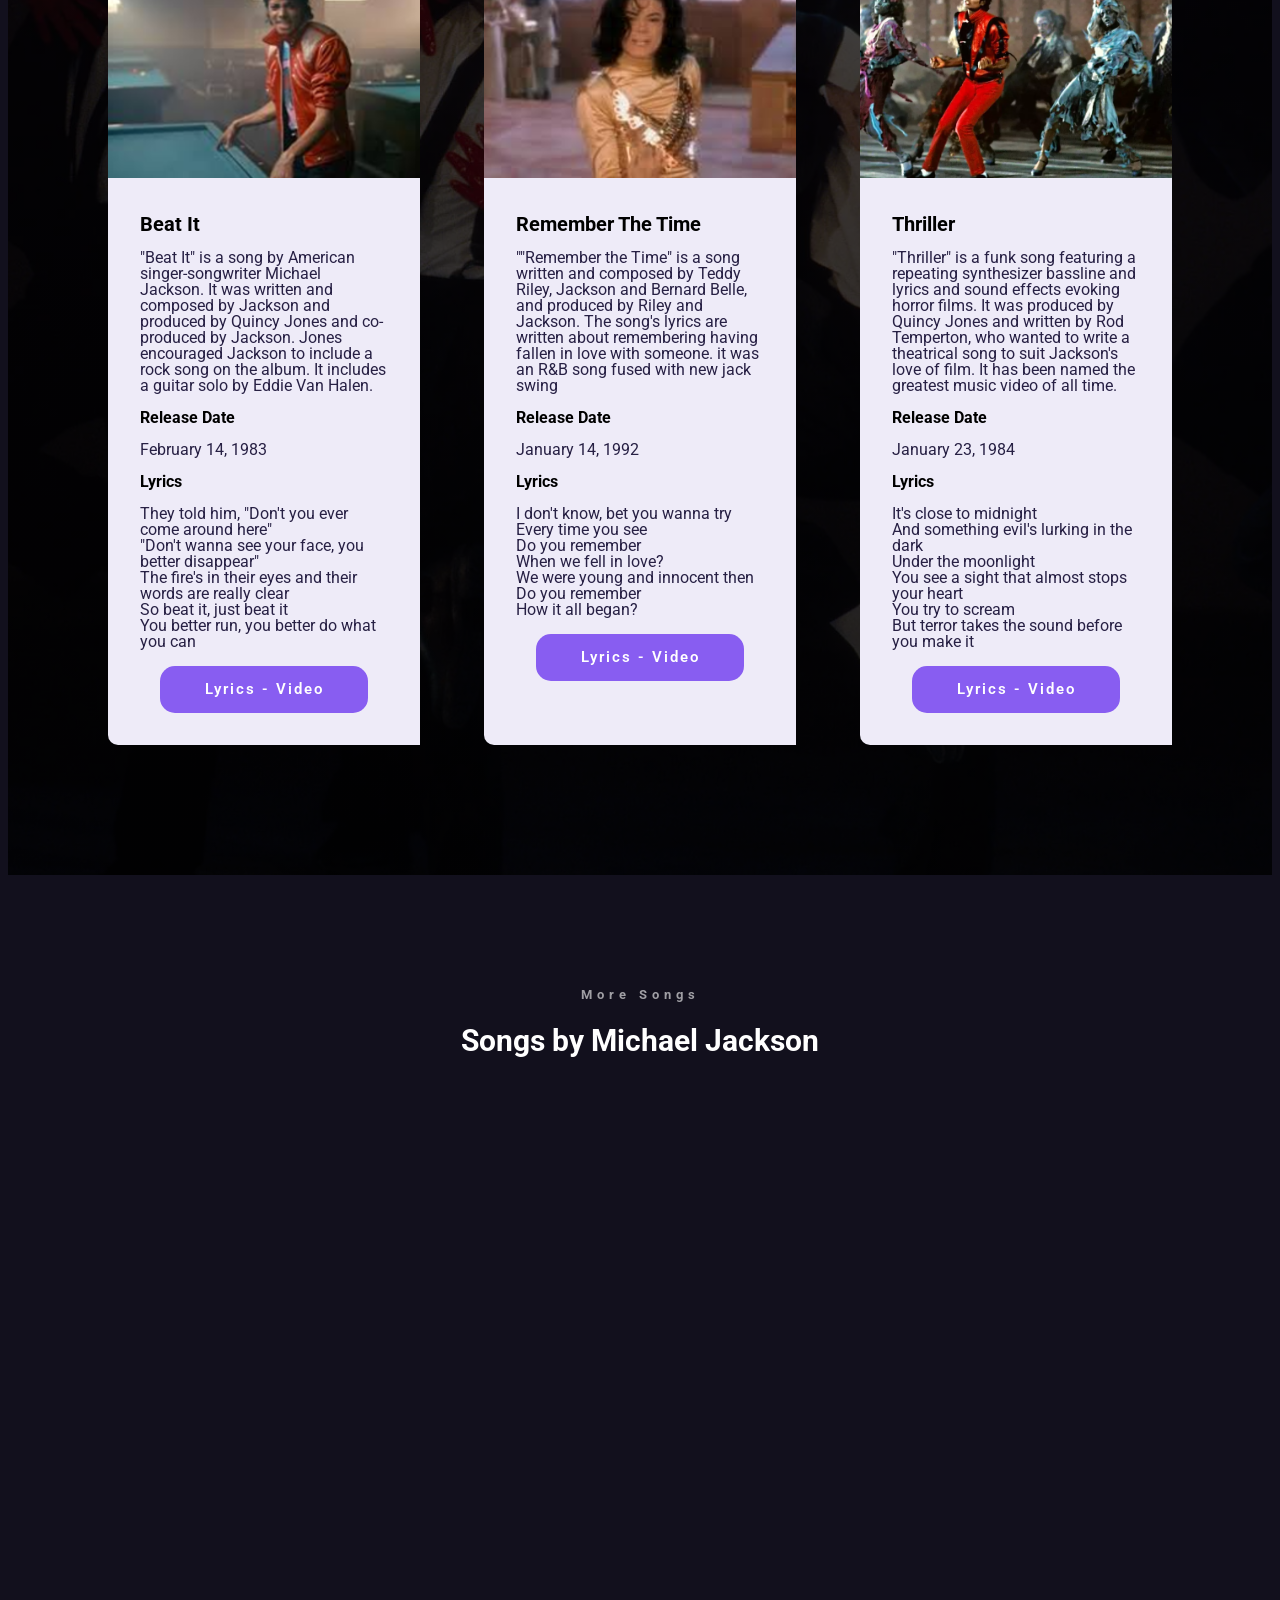
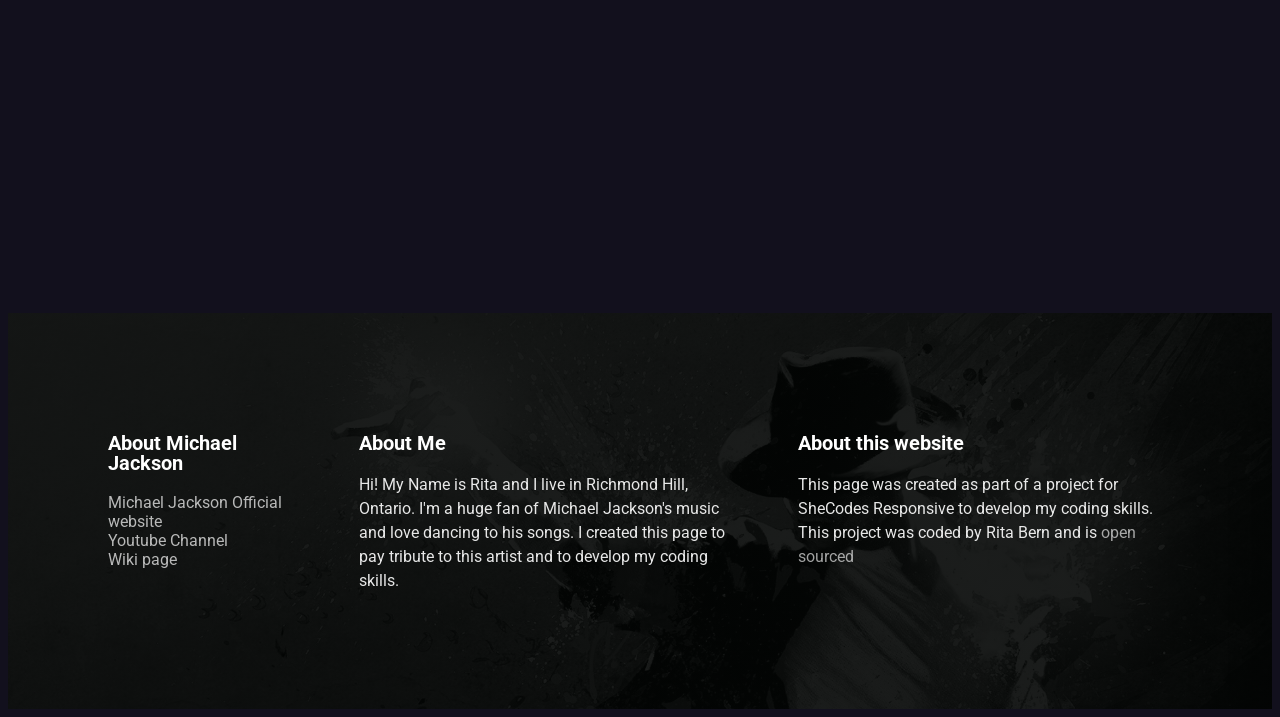
==== commit 7dda4b42: "Applied css to the videos" ====
--- a/index.html
+++ b/index.html
@@ -117,26 +117,26 @@
                 <section>
                     <h3 class="text-center">More Songs</h3>
                      <h2 class="text-center">Songs by Michael Jackson</h2>
-                     <div class="grid grid-3-columns">
+                     <div class="grid grid-3-columns-videos">
                         <iframe 
-                       class="embed"
+                       class="video"
                         src="https://www.youtube.com/embed/dsUXAEzaC3Q?si=PmTvS8fcxU52R5cC" title="YouTube video player" frameborder="0" allow="accelerometer; autoplay; clipboard-write; encrypted-media; gyroscope; picture-in-picture; web-share" referrerpolicy="strict-origin-when-cross-origin" allowfullscreen></iframe>
                         <iframe 
-                       class="embed" 
+                       class="video" 
                         src="https://www.youtube.com/embed/HzZ_urpj4As?si=tyiDncTlUmp10seY" title="YouTube video player" frameborder="0" allow="accelerometer; autoplay; clipboard-write; encrypted-media; gyroscope; picture-in-picture; web-share" referrerpolicy="strict-origin-when-cross-origin" allowfullscreen></iframe>
                         <iframe 
-                        class="embed"
+                        class="video"
                         src="https://www.youtube.com/embed/h_D3VFfhvs4?si=XGcaMgAdO8JY6OHm" title="YouTube video player" frameborder="0" allow="accelerometer; autoplay; clipboard-write; encrypted-media; gyroscope; picture-in-picture; web-share" referrerpolicy="strict-origin-when-cross-origin" allowfullscreen></iframe>
                     </div>
-                    <div class="grid grid-3-columns">
+                    <div class="grid grid-3-columns-videos">
                         <iframe 
-                        class="embed" 
+                        class="video" 
                         src="https://www.youtube.com/embed/Zi_XLOBDo_Y?si=y1mKsLyydOPWcJWk" title="YouTube video player" frameborder="0" allow="accelerometer; autoplay; clipboard-write; encrypted-media; gyroscope; picture-in-picture; web-share" referrerpolicy="strict-origin-when-cross-origin" allowfullscreen></iframe>
                         <iframe 
-                        class="embed"
+                        class="video"
                         src="https://www.youtube.com/embed/QNJL6nfu__Q?si=w8Igwa_GR82dV76W" title="YouTube video player" frameborder="0" allow="accelerometer; autoplay; clipboard-write; encrypted-media; gyroscope; picture-in-picture; web-share" referrerpolicy="strict-origin-when-cross-origin" allowfullscreen></iframe>
                         <iframe 
-                        class="embed" 
+                        class="video" 
                         src="https://www.youtube.com/embed/F2AitTPI5U0?si=bLjlQBRvcm-WLEsZ" title="YouTube video player" frameborder="0" allow="accelerometer; autoplay; clipboard-write; encrypted-media; gyroscope; picture-in-picture; web-share" referrerpolicy="strict-origin-when-cross-origin" allowfullscreen></iframe>
                    </div>
                 </section>
--- a/src/styles.css
+++ b/src/styles.css
@@ -95,12 +95,13 @@
     url("../images/white-shirt-hat.png");
     background-repeat: no-repeat;
     background-size: cover;
+    margin-top: 30px;
 }
 
 footer h3 {
     font-size: 20px;
     font-weight: 700;
-    line-height: 31.99px;
+    line-height: 1;
     
 }
 footer p {
@@ -185,6 +186,18 @@
     text-align: center;
 }
 
+.grid-3-columns-videos {
+    grid-template-columns: 1fr 1fr 1fr;
+    max-width: 1200px;
+    margin-top: 20px;
+    gap: 20px;
+}
+ .video {
+   aspect-ratio:  1 / 1;
+    width: 100%;
+    border-radius: 10px;
+}
+
 @media (max-width: 800px) {
     header {
         padding: 60px 0;
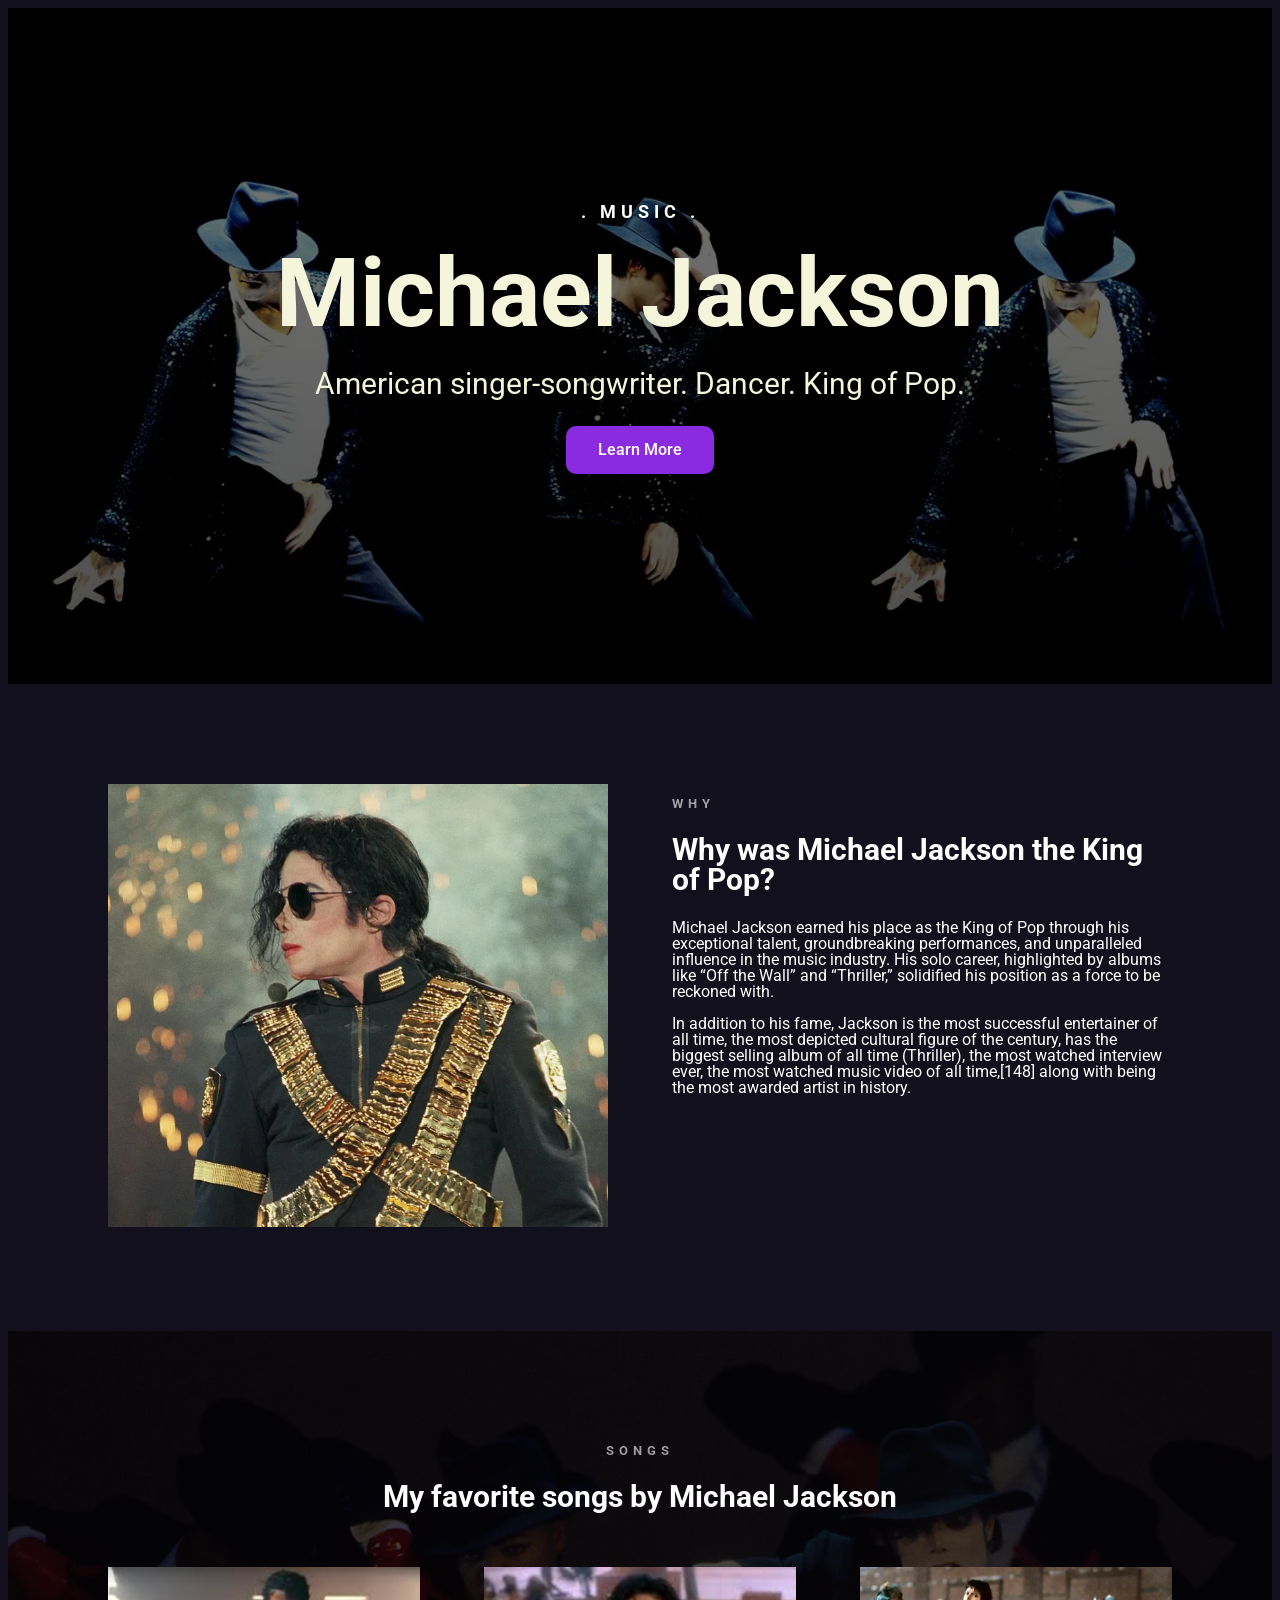
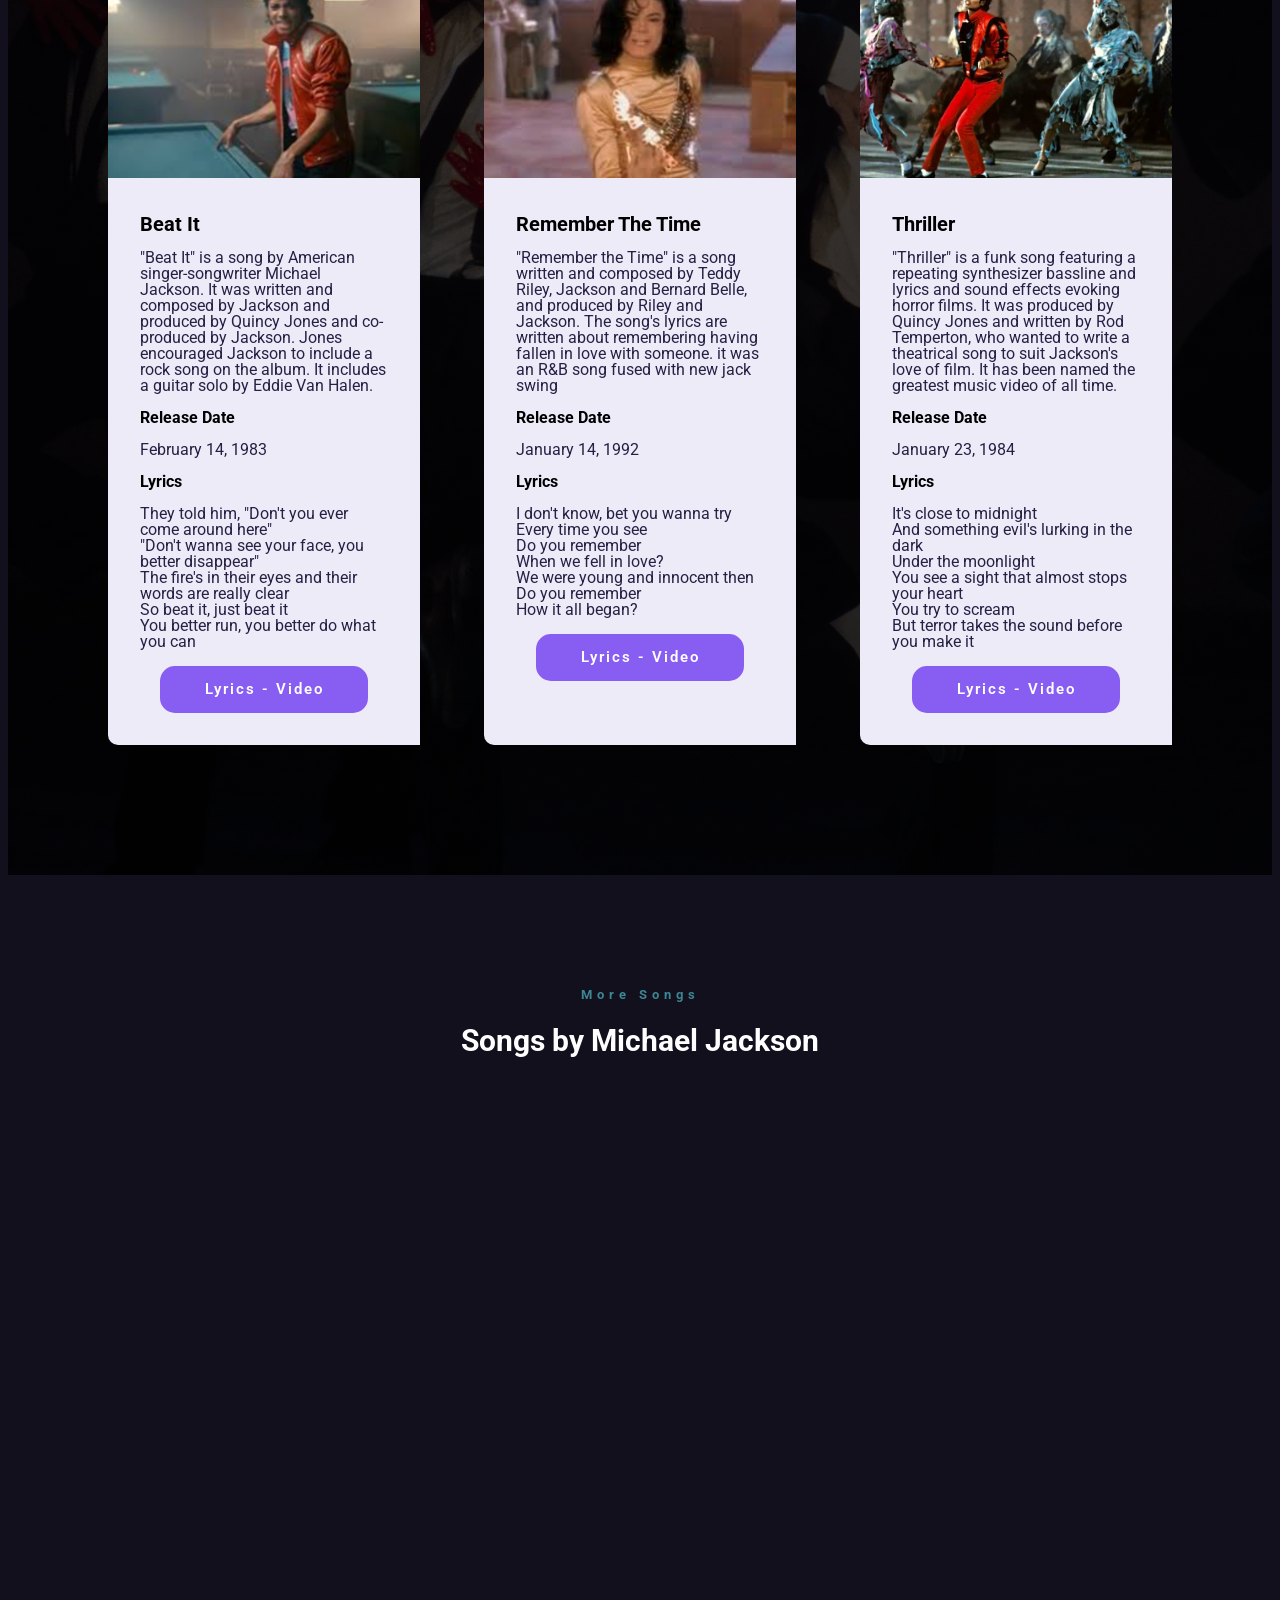
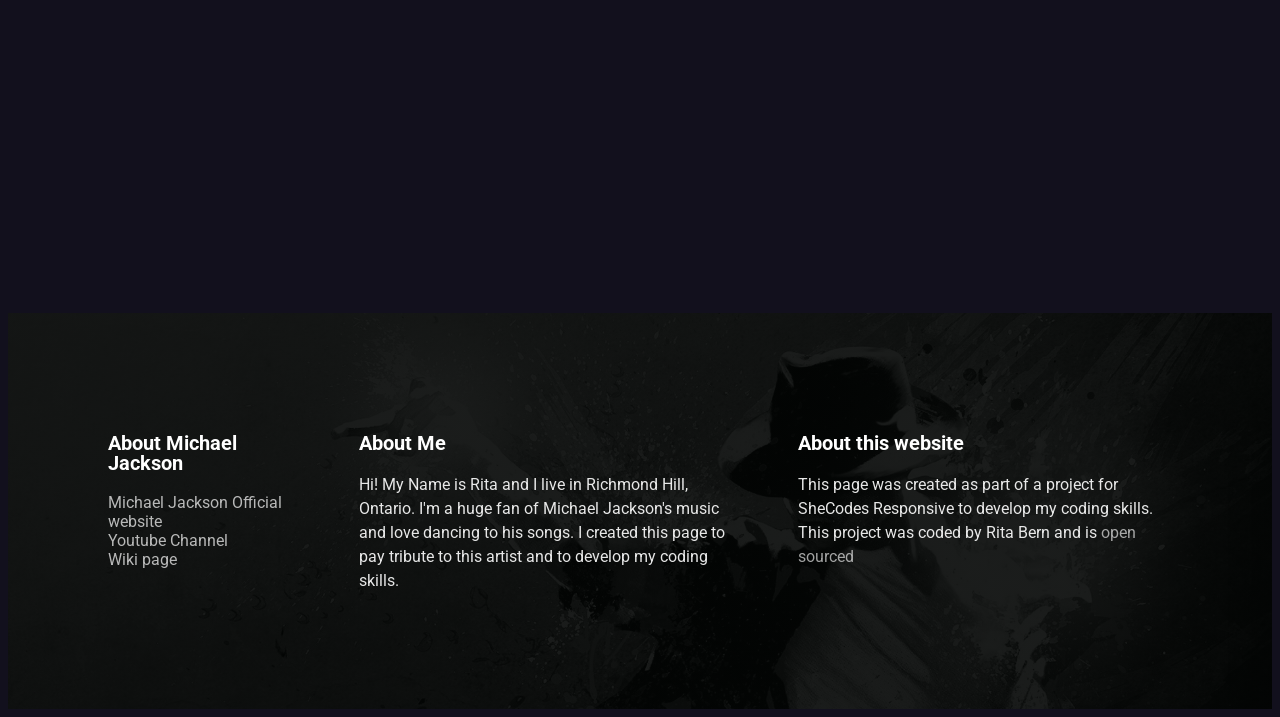
==== commit a89bddd4: "Added css to media query" ====
--- a/index.html
+++ b/index.html
@@ -17,7 +17,7 @@
                 <h3>. MUSIC .</h3>
                 <h1>Michael Jackson</h1>
                 <h2>American singer-songwriter. Dancer. King of Pop. </h2>
-                <a href="#more">Learn More</a>
+                <a href="#more" class="placeholder-more">Learn More</a>
             </header>
             <main>
                 <section class="grid grid-2-columns">
@@ -26,7 +26,9 @@
                         alt="Michael Jackson" 
                         class="img-responsive">
                         </div>
+                        
                         <div>
+                        <a name="more"></a>
                         <h3>WHY</h3>
                         <h2>Why was Michael Jackson the King of Pop?</h2>
                         <p>Michael Jackson earned his place as the King of Pop through his exceptional talent, groundbreaking performances, and unparalleled influence in the music industry. His solo career, highlighted by albums like “Off the Wall” and “Thriller,” solidified his position as a force to be reckoned with.</p>
@@ -71,7 +73,7 @@
                         
                         <div class="card-body">
                             <h4>Remember The Time</h4>
-                            <p>""Remember the Time" is a song written and composed by Teddy Riley, Jackson and Bernard Belle, and produced by Riley and Jackson. The song's lyrics are written about remembering having fallen in love with someone. it was an R&B song fused with new jack swing</p>
+                            <p>"Remember the Time" is a song written and composed by Teddy Riley, Jackson and Bernard Belle, and produced by Riley and Jackson. The song's lyrics are written about remembering having fallen in love with someone. it was an R&B song fused with new jack swing</p>
                             <h5>Release Date</h5>
                             <P>January 14, 1992</P>
                             <h5>Lyrics</h5>
@@ -115,7 +117,7 @@
                 </section>
 
                 <section>
-                    <h3 class="text-center">More Songs</h3>
+                    <h3 class="text-center more-songs">More Songs</h3>
                      <h2 class="text-center">Songs by Michael Jackson</h2>
                      <div class="grid grid-3-columns-videos">
                         <iframe 
--- a/src/styles.css
+++ b/src/styles.css
@@ -195,15 +195,18 @@
  .video {
    aspect-ratio:  1 / 1;
     width: 100%;
-    border-radius: 10px;
-}
-
-@media (max-width: 800px) {
+    border-radius: 5px;
+}
+.more-songs {
+    color: #5BD5E3;
+    /*background-color: #1d2e3b;*/
+}
+@media (max-width: 700px) {
     header {
         padding: 60px 0;
     }
     header h1 {
-        font-size: 48px;
+        font-size: 35px;
     }
     header h2 {
         font-size: 15px;
@@ -212,13 +215,67 @@
         font-size: 9px;
     }
 
+    main h2 {
+        font-size: 18px;
+    }
+    main h3 {
+        font-size: 12px;
+    }
+    main p {
+        font-size: 12px;
+    }
+     section {
+        padding: 30px;
+    }
+    section h2 {
+        font-size: 15px;
+    }
+    section h3 {
+        font-size: 10px;
+    }
+    section h4 {
+        font-size: 15px;
+    }
+    section h5 {
+        font-size: 15px;
+    }
+
+    footer h3 {
+        font-size: 14px;
+    }
+
+    footer p {
+        font-size: 12px;
+    }
+
+    footer li {
+        font-size: 12px;
+    }
+    .card-body h4 {
+        font-size: 16px;
+    }
+    .card-body h5 {
+        font-size: 14px;
+    }
+    .card p {
+        font-size: 12px;
+    }
+
+   .btn{
+        font-size: 10px;
+        padding: 3px;
+    }
     .grid {
         grid-template-columns: 1fr;
         gap: 30px;
     }
+   
+    .placeholder-more {
+        font-size: 10px;
+
+    }
+    .grid-3-columns-videos {
+        grid-template-columns: 1fr;
+    }
+}
     
-    section {
-        padding: 30px;
-    }
-}
-    
